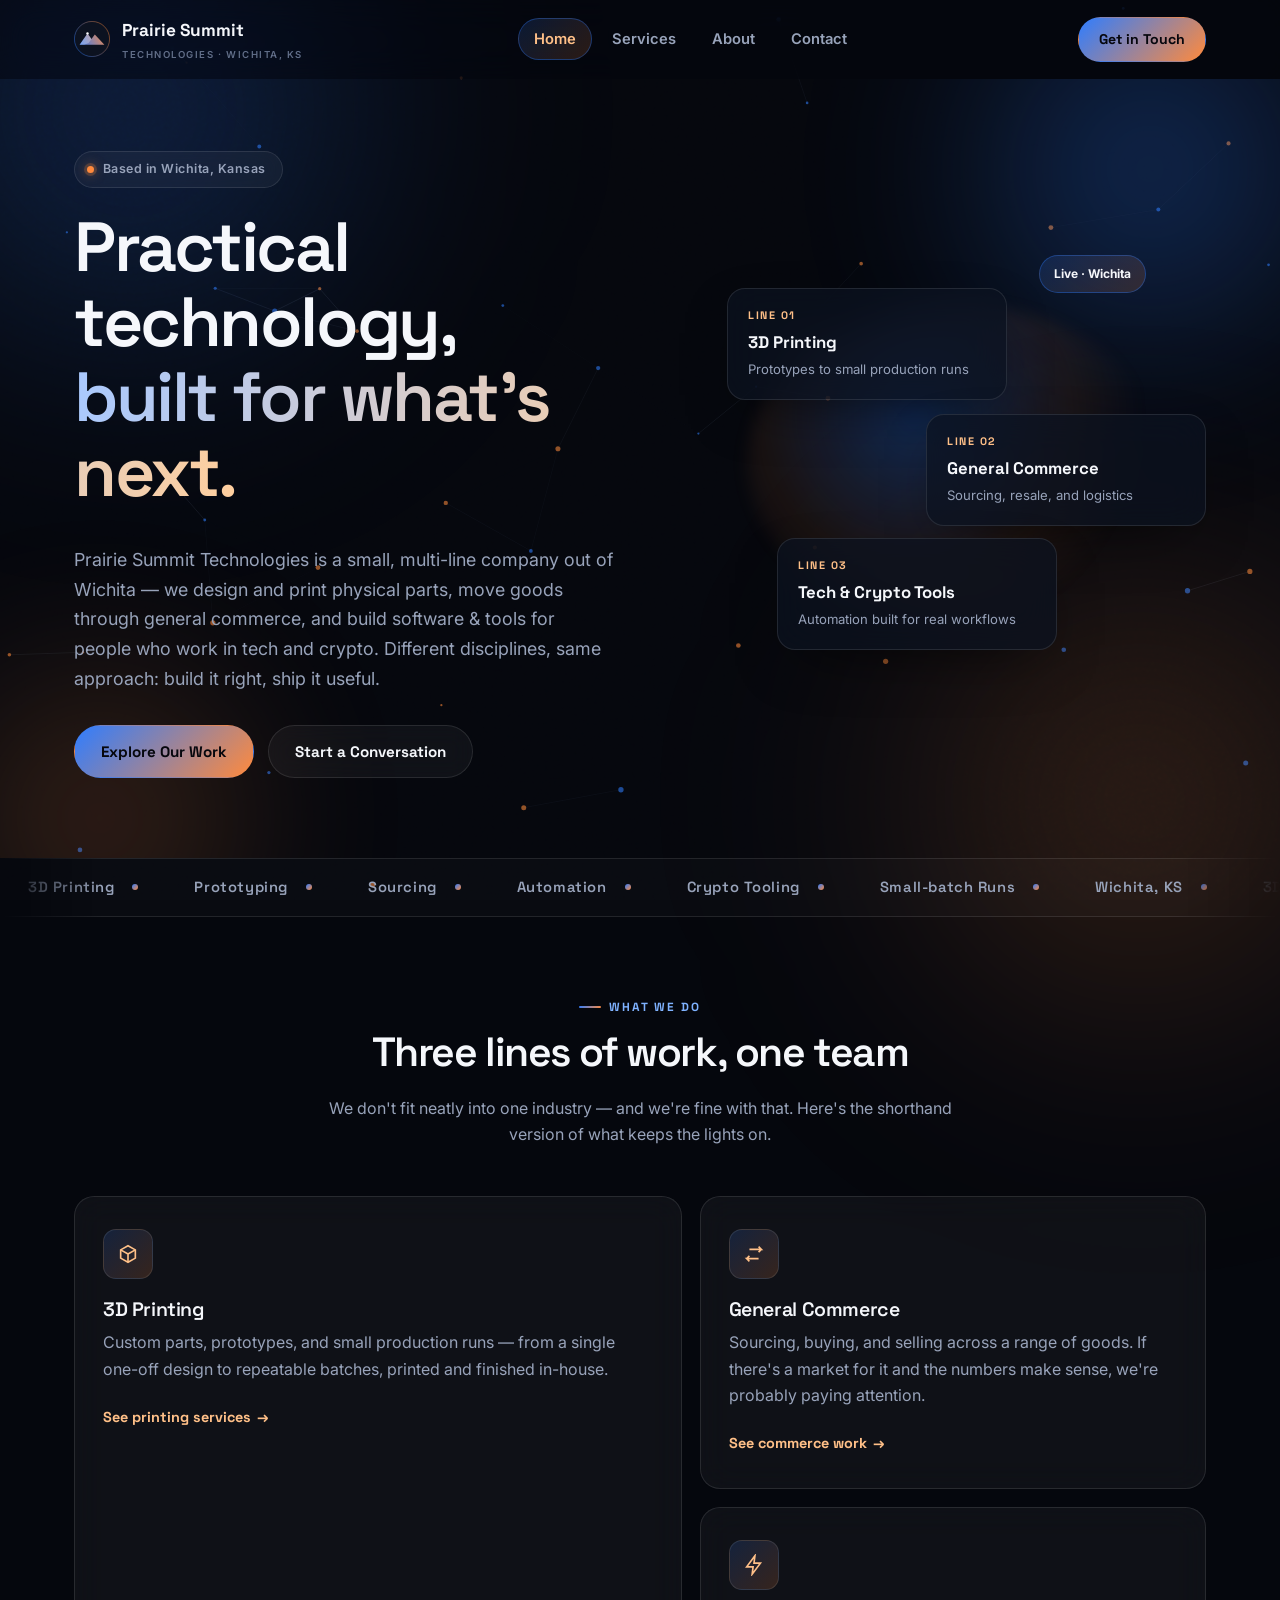
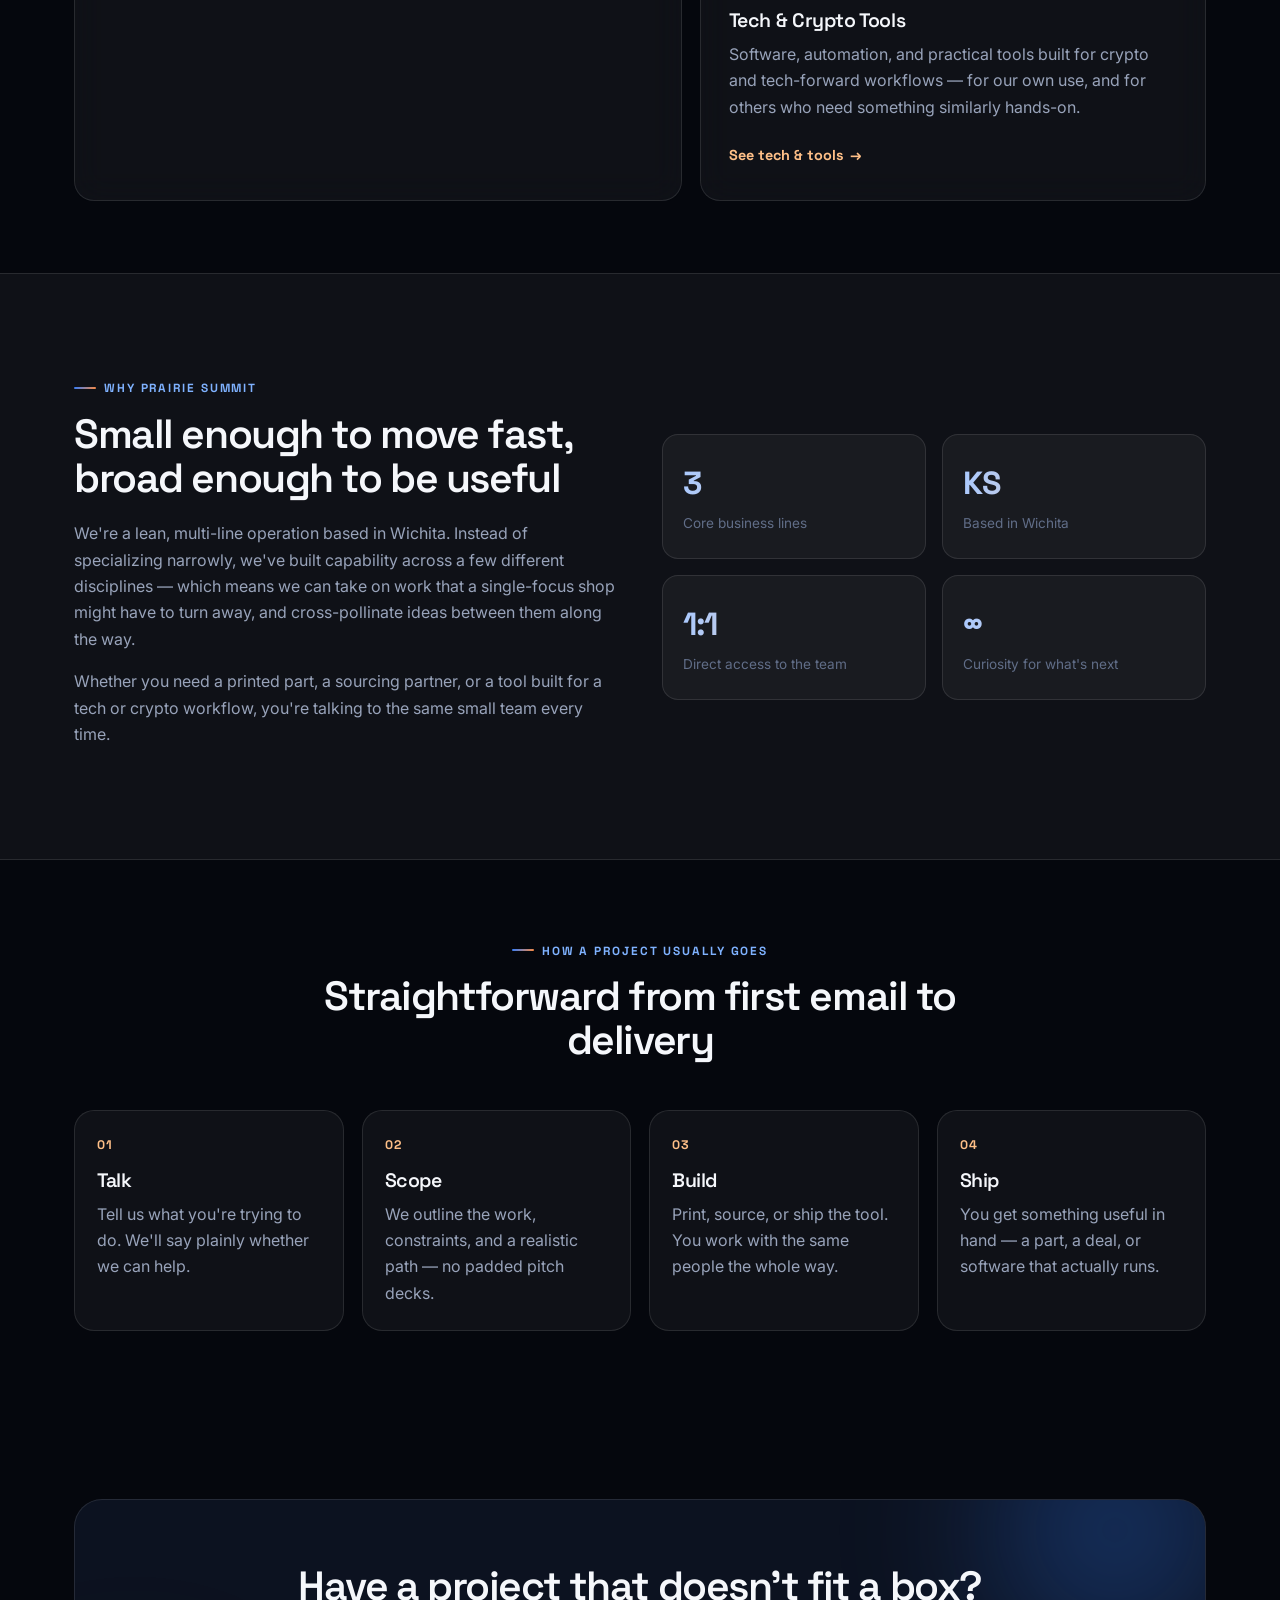
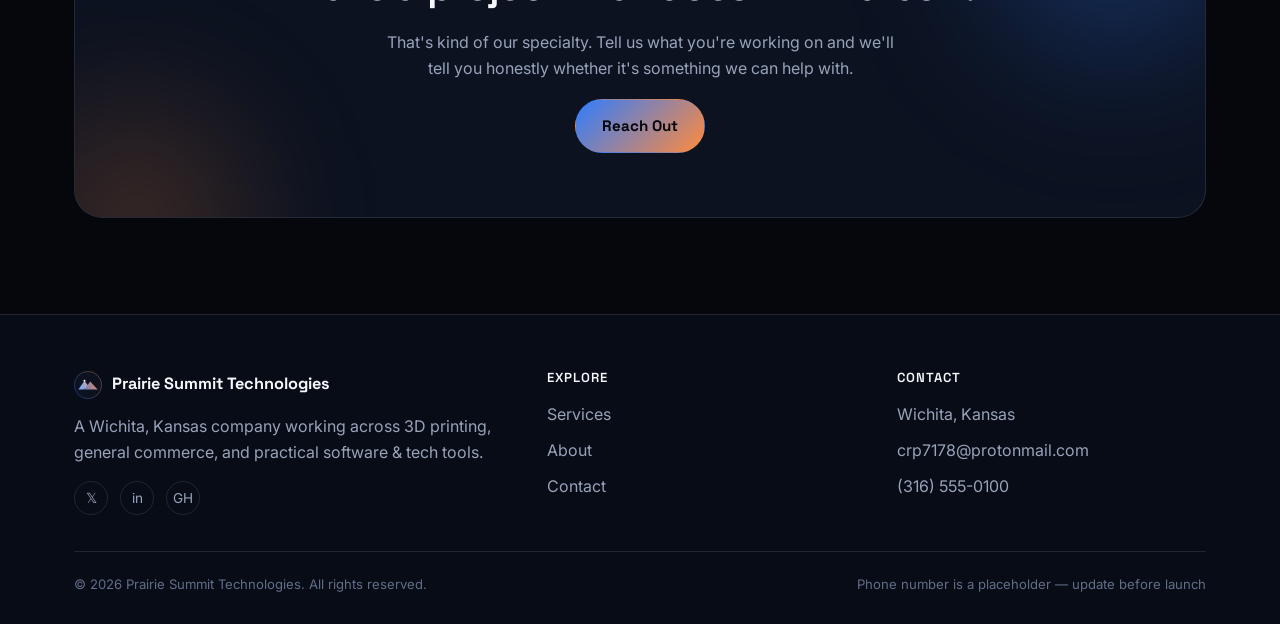
==== index.html @ 4a4a9001 "Publish the current marketing site to GitHub Pages with the prairiesummittech.net domain. Co-authore" ====
<!DOCTYPE html>
<html lang="en">
<head>
<meta charset="UTF-8">
<script>document.documentElement.classList.add("js");</script>
<meta name="viewport" content="width=device-width, initial-scale=1.0">
<title>Prairie Summit Technologies | Wichita, KS</title>
<meta name="description" content="Prairie Summit Technologies is a Wichita, Kansas company building across 3D printing, general commerce, and practical software &amp; tech tools.">
<meta name="theme-color" content="#05070d">
<meta property="og:title" content="Prairie Summit Technologies">
<meta property="og:description" content="Practical technology, built for what's next — 3D printing, commerce, and tech tools from Wichita, Kansas.">
<meta property="og:type" content="website">
<link rel="icon" type="image/svg+xml" href="assets/logo.svg">
<link rel="preconnect" href="https://fonts.googleapis.com">
<link rel="preconnect" href="https://fonts.gstatic.com" crossorigin>
<link href="https://fonts.googleapis.com/css2?family=Space+Grotesk:wght@500;600;700&family=Inter:wght@400;500;600;700;800&display=swap" rel="stylesheet">
<link rel="stylesheet" href="css/style.css">
</head>
<body>
<a class="skip-link" href="#main">Skip to content</a>
<canvas id="bg-canvas" aria-hidden="true"></canvas>
<div class="noise" aria-hidden="true"></div>

<header class="site-header">
  <div class="wrap nav-row">
    <a href="index.html" class="brand">
      <img src="assets/logo.svg" alt="Prairie Summit Technologies logo">
      <span>Prairie Summit<span class="sub">Technologies · Wichita, KS</span></span>
    </a>
    <button class="menu-toggle" aria-label="Toggle menu" aria-expanded="false">
      <span></span><span></span><span></span>
    </button>
    <nav class="main-nav">
      <ul>
        <li><a href="index.html">Home</a></li>
        <li><a href="services.html">Services</a></li>
        <li><a href="about.html">About</a></li>
        <li><a href="contact.html">Contact</a></li>
      </ul>
      <div class="nav-mobile-cta">
        <a href="contact.html" class="btn btn-primary">Get in Touch</a>
      </div>
    </nav>
    <div class="nav-cta">
      <a href="contact.html" class="btn btn-primary">Get in Touch</a>
    </div>
  </div>
</header>

<main id="main">
<section class="hero">
  <div class="wrap hero-layout">
    <div>
      <div class="badge-pill"><span class="dot"></span> Based in Wichita, Kansas</div>
      <h1>Practical technology,<br><span class="grad-text">built for what's next.</span></h1>
      <p class="lead">Prairie Summit Technologies is a small, multi-line company out of Wichita — we design and print physical parts, move goods through general commerce, and build software &amp; tools for people who work in tech and crypto. Different disciplines, same approach: build it right, ship it useful.</p>
      <div class="hero-actions">
        <a href="services.html" class="btn btn-primary">Explore Our Work</a>
        <a href="contact.html" class="btn btn-ghost">Start a Conversation</a>
      </div>
    </div>
    <div class="hero-stage" aria-hidden="true">
      <div class="hero-stage-orb"></div>
      <div class="hero-chip">Live · Wichita</div>
      <div class="hero-panel p1">
        <span class="kicker">Line 01</span>
        <strong>3D Printing</strong>
        <span>Prototypes to small production runs</span>
      </div>
      <div class="hero-panel p2">
        <span class="kicker">Line 02</span>
        <strong>General Commerce</strong>
        <span>Sourcing, resale, and logistics</span>
      </div>
      <div class="hero-panel p3">
        <span class="kicker">Line 03</span>
        <strong>Tech &amp; Crypto Tools</strong>
        <span>Automation built for real workflows</span>
      </div>
    </div>
  </div>
</section>

<div class="marquee" aria-hidden="true">
  <div class="marquee-track">
    <span>3D Printing</span><span>Prototyping</span><span>Sourcing</span><span>Automation</span><span>Crypto Tooling</span><span>Small-batch Runs</span><span>Wichita, KS</span>
    <span>3D Printing</span><span>Prototyping</span><span>Sourcing</span><span>Automation</span><span>Crypto Tooling</span><span>Small-batch Runs</span><span>Wichita, KS</span>
  </div>
</div>

<section class="section-tight">
  <div class="wrap">
    <div class="section-head center reveal">
      <p class="eyebrow" style="justify-content:center">What We Do</p>
      <h2>Three lines of work, one team</h2>
      <p>We don't fit neatly into one industry — and we're fine with that. Here's the shorthand version of what keeps the lights on.</p>
    </div>
    <div class="bento">
      <div class="card reveal">
        <div class="icon">
          <svg viewBox="0 0 24 24" fill="none" stroke="currentColor" stroke-width="1.8"><path d="M12 3l8 4.5v9L12 21l-8-4.5v-9L12 3z"/><path d="M12 12l8-4.5M12 12v9M12 12L4 7.5"/></svg>
        </div>
        <h3>3D Printing</h3>
        <p>Custom parts, prototypes, and small production runs — from a single one-off design to repeatable batches, printed and finished in-house.</p>
        <a href="services.html#printing" class="read-more">See printing services</a>
      </div>
      <div class="card reveal d2">
        <div class="icon">
          <svg viewBox="0 0 24 24" fill="none" stroke="currentColor" stroke-width="1.8"><path d="M7 7h13l-3-3M20 7l-3 3M17 17H4l3 3M4 17l3-3"/></svg>
        </div>
        <h3>General Commerce</h3>
        <p>Sourcing, buying, and selling across a range of goods. If there's a market for it and the numbers make sense, we're probably paying attention.</p>
        <a href="services.html#commerce" class="read-more">See commerce work</a>
      </div>
      <div class="card reveal d3">
        <div class="icon">
          <svg viewBox="0 0 24 24" fill="none" stroke="currentColor" stroke-width="1.8"><path d="M13 2L4 14h7l-1 8 9-12h-7l1-8z"/></svg>
        </div>
        <h3>Tech &amp; Crypto Tools</h3>
        <p>Software, automation, and practical tools built for crypto and tech-forward workflows — for our own use, and for others who need something similarly hands-on.</p>
        <a href="services.html#tech-tools" class="read-more">See tech &amp; tools</a>
      </div>
    </div>
  </div>
</section>

<section class="bg-panel">
  <div class="wrap">
    <div class="grid-2">
      <div class="reveal">
        <p class="eyebrow">Why Prairie Summit</p>
        <h2>Small enough to move fast, broad enough to be useful</h2>
        <p>We're a lean, multi-line operation based in Wichita. Instead of specializing narrowly, we've built capability across a few different disciplines — which means we can take on work that a single-focus shop might have to turn away, and cross-pollinate ideas between them along the way.</p>
        <p>Whether you need a printed part, a sourcing partner, or a tool built for a tech or crypto workflow, you're talking to the same small team every time.</p>
      </div>
      <div class="stats-row reveal d2">
        <div class="stat"><b>3</b><span>Core business lines</span></div>
        <div class="stat"><b>KS</b><span>Based in Wichita</span></div>
        <div class="stat"><b>1:1</b><span>Direct access to the team</span></div>
        <div class="stat"><b>∞</b><span>Curiosity for what's next</span></div>
      </div>
    </div>
  </div>
</section>

<section class="section-tight">
  <div class="wrap">
    <div class="section-head center reveal">
      <p class="eyebrow" style="justify-content:center">How a project usually goes</p>
      <h2>Straightforward from first email to delivery</h2>
    </div>
    <div class="steps">
      <div class="step reveal">
        <h3>Talk</h3>
        <p style="margin:0">Tell us what you're trying to do. We'll say plainly whether we can help.</p>
      </div>
      <div class="step reveal d2">
        <h3>Scope</h3>
        <p style="margin:0">We outline the work, constraints, and a realistic path — no padded pitch decks.</p>
      </div>
      <div class="step reveal d3">
        <h3>Build</h3>
        <p style="margin:0">Print, source, or ship the tool. You work with the same people the whole way.</p>
      </div>
      <div class="step reveal d4">
        <h3>Ship</h3>
        <p style="margin:0">You get something useful in hand — a part, a deal, or software that actually runs.</p>
      </div>
    </div>
  </div>
</section>

<section>
  <div class="wrap">
    <div class="cta-band reveal">
      <h2>Have a project that doesn't fit a box?</h2>
      <p style="max-width:520px;margin:0 auto 8px">That's kind of our specialty. Tell us what you're working on and we'll tell you honestly whether it's something we can help with.</p>
      <a href="contact.html" class="btn btn-primary">Reach Out</a>
    </div>
  </div>
</section>
</main>

<footer class="site-footer">
  <div class="wrap">
    <div class="footer-grid">
      <div>
        <div class="footer-brand">
          <img src="assets/logo.svg" alt="Prairie Summit Technologies logo">
          <span>Prairie Summit Technologies</span>
        </div>
        <p>A Wichita, Kansas company working across 3D printing, general commerce, and practical software &amp; tech tools.</p>
        <div class="social-row">
          <a href="#" aria-label="X / Twitter">𝕏</a>
          <a href="#" aria-label="LinkedIn">in</a>
          <a href="#" aria-label="GitHub">GH</a>
        </div>
      </div>
      <div>
        <h4>Explore</h4>
        <ul class="footer-links">
          <li><a href="services.html">Services</a></li>
          <li><a href="about.html">About</a></li>
          <li><a href="contact.html">Contact</a></li>
        </ul>
      </div>
      <div>
        <h4>Contact</h4>
        <ul class="footer-links">
          <li>Wichita, Kansas</li>
          <li><a href="mailto:crp7178@protonmail.com">crp7178@protonmail.com</a></li>
          <li><a href="tel:+13165550100">(316) 555-0100</a></li>
        </ul>
      </div>
    </div>
    <div class="footer-bottom">
      <span>© <span id="year"></span> Prairie Summit Technologies. All rights reserved.</span>
      <span>Phone number is a placeholder — update before launch</span>
    </div>
  </div>
</footer>

<script src="js/background.js"></script>
<script src="js/main.js"></script>
</body>
</html>
---- css/style.css ----
/* =========================================================
   Prairie Summit Technologies
   Dark editorial system — blue/amber on near-black
   ========================================================= */

:root {
  --bg: #05070d;
  --bg-alt: #080c16;
  --surface: rgba(255, 255, 255, 0.045);
  --surface-hover: rgba(255, 255, 255, 0.075);
  --surface-solid: #0c1220;
  --border: rgba(255, 255, 255, 0.1);
  --border-strong: rgba(255, 255, 255, 0.2);

  --blue: #2f7dff;
  --blue-light: #7fb2ff;
  --amber: #ff8a3d;
  --amber-light: #ffc088;

  --ink: #f5f7fb;
  --ink-soft: #98a3ba;
  --ink-faint: #616e88;

  --gradient-brand: linear-gradient(135deg, var(--blue) 0%, var(--amber) 100%);
  --gradient-brand-soft: linear-gradient(135deg, rgba(47, 125, 255, 0.16), rgba(255, 138, 61, 0.16));
  --gradient-text: linear-gradient(100deg, #a9c9ff 0%, #ffcf9e 100%);

  --shadow: 0 20px 60px -24px rgba(0, 0, 0, 0.7);
  --shadow-glow: 0 0 0 1px rgba(47, 125, 255, 0.18), 0 24px 60px -24px rgba(47, 125, 255, 0.4);
  --radius: 20px;
  --radius-lg: 28px;
  --max: 1180px;
  --header-h: 76px;
  --display: "Space Grotesk", "Manrope", -apple-system, BlinkMacSystemFont, "Segoe UI", Helvetica, Arial, sans-serif;
  --sans: "Inter", -apple-system, BlinkMacSystemFont, "Segoe UI", Helvetica, Arial, sans-serif;
}

* { box-sizing: border-box; }

html {
  scroll-behavior: smooth;
  color-scheme: dark;
}

body {
  margin: 0;
  font-family: var(--sans);
  color: var(--ink);
  background: var(--bg);
  line-height: 1.65;
  -webkit-font-smoothing: antialiased;
  position: relative;
  overflow-x: hidden;
}

::selection {
  background: rgba(47, 125, 255, 0.35);
  color: #fff;
}

:focus-visible {
  outline: 2px solid var(--blue-light);
  outline-offset: 3px;
}

#bg-canvas {
  position: fixed;
  inset: 0;
  z-index: -3;
  display: block;
  width: 100%;
  height: 100%;
  pointer-events: none;
}

body::before,
body::after {
  content: "";
  position: fixed;
  border-radius: 50%;
  filter: blur(120px);
  z-index: -2;
  pointer-events: none;
}
body::before {
  width: 620px;
  height: 620px;
  top: -200px;
  left: -180px;
  background: radial-gradient(circle, rgba(47, 125, 255, 0.32) 0%, rgba(47, 125, 255, 0) 70%);
  animation: driftSlow 28s ease-in-out infinite alternate;
}
body::after {
  width: 640px;
  height: 640px;
  bottom: -220px;
  right: -180px;
  background: radial-gradient(circle, rgba(255, 138, 61, 0.24) 0%, rgba(255, 138, 61, 0) 70%);
  animation: driftSlow2 34s ease-in-out infinite alternate;
}

.noise {
  position: fixed;
  inset: 0;
  z-index: -1;
  pointer-events: none;
  opacity: 0.22;
  mix-blend-mode: overlay;
  background-image: url("data:image/svg+xml,%3Csvg viewBox='0 0 256 256' xmlns='http://www.w3.org/2000/svg'%3E%3Cfilter id='n'%3E%3CfeTurbulence type='fractalNoise' baseFrequency='0.85' numOctaves='4' stitchTiles='stitch'/%3E%3C/filter%3E%3Crect width='100%25' height='100%25' filter='url(%23n)' opacity='0.55'/%3E%3C/svg%3E");
}

@keyframes driftSlow {
  from { transform: translate(0, 0) scale(1); }
  to { transform: translate(70px, 50px) scale(1.15); }
}
@keyframes driftSlow2 {
  from { transform: translate(0, 0) scale(1); }
  to { transform: translate(-60px, -40px) scale(1.1); }
}

img, svg { max-width: 100%; display: block; }

a { color: inherit; text-decoration: none; }

.skip-link {
  position: absolute;
  left: 16px;
  top: -48px;
  z-index: 200;
  padding: 10px 16px;
  border-radius: 999px;
  background: var(--ink);
  color: var(--bg);
  font-weight: 700;
  font-size: 0.88rem;
}
.skip-link:focus { top: 12px; }

.wrap {
  max-width: var(--max);
  margin: 0 auto;
  padding: 0 24px;
}

h1, h2, h3, h4 {
  font-family: var(--display);
  font-weight: 600;
  line-height: 1.08;
  margin: 0 0 .5em;
  color: var(--ink);
  letter-spacing: -0.035em;
}

h1 { font-size: clamp(2.5rem, 6.2vw, 4.35rem); }
h2 { font-size: clamp(1.75rem, 3.2vw, 2.55rem); }
h3 { font-size: 1.22rem; letter-spacing: -0.02em; }

p { margin: 0 0 1em; color: var(--ink-soft); }

.grad-text {
  background: var(--gradient-text);
  -webkit-background-clip: text;
  background-clip: text;
  color: transparent;
}

.badge-pill {
  display: inline-flex;
  align-items: center;
  gap: 9px;
  padding: 7px 16px 7px 12px;
  border-radius: 999px;
  background: var(--surface);
  border: 1px solid var(--border);
  backdrop-filter: blur(16px);
  font-size: 0.78rem;
  font-weight: 600;
  letter-spacing: 0.04em;
  color: var(--ink-soft);
  margin-bottom: 22px;
}
.badge-pill .dot {
  width: 7px;
  height: 7px;
  border-radius: 50%;
  background: var(--amber);
  box-shadow: 0 0 0 3px rgba(255, 138, 61, 0.2), 0 0 12px rgba(255, 138, 61, 0.7);
  flex: none;
  animation: pulseDot 2.4s ease-in-out infinite;
}
@keyframes pulseDot {
  0%, 100% { opacity: 1; }
  50% { opacity: 0.45; }
}

.eyebrow {
  display: inline-flex;
  align-items: center;
  gap: 8px;
  font-size: 0.74rem;
  font-weight: 700;
  letter-spacing: 0.16em;
  text-transform: uppercase;
  color: var(--blue-light);
  margin-bottom: 14px;
  font-family: var(--display);
}
.eyebrow::before {
  content: "";
  width: 22px;
  height: 2px;
  background: var(--gradient-brand);
  display: inline-block;
  border-radius: 2px;
}

.btn {
  display: inline-flex;
  align-items: center;
  justify-content: center;
  gap: 8px;
  padding: 13px 26px;
  border-radius: 999px;
  font-weight: 700;
  font-size: 0.95rem;
  font-family: var(--display);
  border: 1px solid transparent;
  cursor: pointer;
  position: relative;
  overflow: hidden;
  isolation: isolate;
  transition: transform .18s ease, box-shadow .18s ease, background .18s ease, color .18s ease, border-color .18s ease;
}
.btn-primary {
  background: var(--gradient-brand);
  color: #06070d;
}
.btn-primary:hover { transform: translateY(-2px); box-shadow: var(--shadow-glow); }
.btn-ghost {
  background: var(--surface);
  border-color: var(--border);
  color: var(--ink);
  backdrop-filter: blur(12px);
}
.btn-ghost:hover { border-color: rgba(47, 125, 255, 0.5); color: var(--blue-light); background: var(--surface-hover); }

header.site-header {
  position: sticky;
  top: 0;
  z-index: 50;
  background: rgba(5, 7, 13, 0.55);
  backdrop-filter: blur(18px) saturate(1.2);
  border-bottom: 1px solid transparent;
  transition: background .2s ease, border-color .2s ease, box-shadow .2s ease;
}
header.site-header.is-scrolled {
  background: rgba(5, 7, 13, 0.86);
  border-bottom-color: var(--border);
  box-shadow: 0 12px 40px -20px rgba(0, 0, 0, 0.65);
}
.nav-row {
  display: flex;
  align-items: center;
  justify-content: space-between;
  gap: 16px;
  padding: 16px 24px;
  min-height: var(--header-h);
}
.brand {
  display: flex;
  align-items: center;
  gap: 12px;
  font-family: var(--display);
  font-weight: 700;
  font-size: 1.08rem;
  color: var(--ink);
  z-index: 60;
}
.brand img { width: 36px; height: 36px; }
.brand .sub {
  display: block;
  font-family: var(--sans);
  font-weight: 600;
  font-size: 0.6rem;
  letter-spacing: 0.16em;
  text-transform: uppercase;
  color: var(--ink-faint);
  margin-top: 2px;
}

nav.main-nav ul {
  list-style: none;
  display: flex;
  gap: 4px;
  margin: 0;
  padding: 0;
}
nav.main-nav a {
  display: inline-block;
  padding: 9px 16px;
  border-radius: 999px;
  font-weight: 600;
  font-size: 0.92rem;
  color: var(--ink-soft);
  transition: background .15s ease, color .15s ease;
}
nav.main-nav a:hover { background: var(--surface); color: var(--ink); }
nav.main-nav a.active {
  background: var(--gradient-brand-soft);
  color: var(--amber-light);
  border: 1px solid rgba(47, 125, 255, 0.35);
  padding: 8px 15px;
}

.nav-cta { display: flex; align-items: center; gap: 14px; }
.nav-cta .btn { padding: 10px 20px; font-size: 0.88rem; }
.nav-mobile-cta { display: none; }

.menu-toggle {
  display: none;
  flex-direction: column;
  justify-content: center;
  gap: 5px;
  background: none;
  border: none;
  cursor: pointer;
  padding: 8px;
  z-index: 60;
}
.menu-toggle span {
  width: 22px;
  height: 2px;
  background: var(--ink);
  border-radius: 2px;
  transition: transform .2s ease, opacity .2s ease;
}
.menu-toggle[aria-expanded="true"] span:nth-child(1) { transform: translateY(7px) rotate(45deg); }
.menu-toggle[aria-expanded="true"] span:nth-child(2) { opacity: 0; }
.menu-toggle[aria-expanded="true"] span:nth-child(3) { transform: translateY(-7px) rotate(-45deg); }

@media (max-width: 880px) {
  .menu-toggle { display: flex; }
  .nav-cta { display: none; }
  nav.main-nav {
    position: fixed;
    inset: 0;
    background: rgba(5, 7, 13, 0.96);
    backdrop-filter: blur(24px);
    display: flex;
    flex-direction: column;
    justify-content: center;
    padding: 96px 28px 40px;
    opacity: 0;
    visibility: hidden;
    pointer-events: none;
    transition: opacity .22s ease, visibility .22s ease;
  }
  nav.main-nav.open {
    opacity: 1;
    visibility: visible;
    pointer-events: auto;
  }
  nav.main-nav ul { flex-direction: column; gap: 8px; }
  nav.main-nav a { display: block; font-size: 1.55rem; padding: 12px 8px; font-family: var(--display); }
  nav.main-nav .nav-mobile-cta { display: block; margin-top: 28px; }
}

.hero {
  position: relative;
  overflow: hidden;
  padding: 72px 0 80px;
}
.hero .wrap { position: relative; z-index: 2; }
.hero p.lead { color: var(--ink-soft); font-size: 1.12rem; max-width: 540px; }
.hero-actions { display: flex; gap: 14px; flex-wrap: wrap; margin-top: 32px; }

.hero-layout {
  display: grid;
  grid-template-columns: 1.08fr 0.92fr;
  gap: 48px;
  align-items: center;
}
@media (max-width: 960px) {
  .hero-layout { grid-template-columns: 1fr; gap: 40px; }
}

.hero::before,
.hero::after {
  content: "";
  position: absolute;
  border-radius: 50%;
  filter: blur(90px);
  z-index: 1;
  pointer-events: none;
}
.hero::before {
  width: 460px;
  height: 460px;
  top: -140px;
  right: -100px;
  background: radial-gradient(circle, var(--blue) 0%, rgba(47, 125, 255, 0) 72%);
  opacity: 0.4;
  animation: driftA 18s ease-in-out infinite alternate;
}
.hero::after {
  width: 380px;
  height: 380px;
  bottom: -150px;
  left: -90px;
  background: radial-gradient(circle, var(--amber) 0%, rgba(255, 138, 61, 0) 72%);
  opacity: 0.3;
  animation: driftB 22s ease-in-out infinite alternate;
}
@keyframes driftA {
  from { transform: translate(0, 0) scale(1); }
  to { transform: translate(-50px, 35px) scale(1.14); }
}
@keyframes driftB {
  from { transform: translate(0, 0) scale(1); }
  to { transform: translate(35px, -30px) scale(1.1); }
}

.hero-stage {
  position: relative;
  min-height: 420px;
  perspective: 900px;
}
.hero-stage-orb {
  position: absolute;
  inset: 12% 8%;
  border-radius: 50%;
  background: radial-gradient(circle at 40% 35%, rgba(47, 125, 255, 0.28), rgba(255, 138, 61, 0.08) 48%, transparent 70%);
  filter: blur(8px);
}
.hero-panel {
  position: absolute;
  width: min(280px, 72%);
  padding: 18px 20px;
  border-radius: 18px;
  background: rgba(12, 18, 32, 0.72);
  border: 1px solid var(--border);
  backdrop-filter: blur(18px);
  box-shadow: var(--shadow);
}
.hero-panel strong { display: block; font-family: var(--display); font-size: 1.05rem; margin: 4px 0 2px; }
.hero-panel span { display: block; font-size: 0.82rem; color: var(--ink-soft); }
.hero-panel .kicker {
  font-size: 0.68rem;
  letter-spacing: 0.14em;
  text-transform: uppercase;
  font-weight: 700;
  color: var(--amber-light);
  font-family: var(--display);
}
.hero-panel.p1 { top: 8%; left: 4%; animation: floatY 7s ease-in-out infinite; }
.hero-panel.p2 { top: 38%; right: 0; animation: floatY 8.5s ease-in-out infinite reverse; }
.hero-panel.p3 { bottom: 6%; left: 14%; animation: floatY 9s ease-in-out infinite; }
.hero-chip {
  position: absolute;
  top: 0;
  right: 12%;
  padding: 8px 14px;
  border-radius: 999px;
  font-size: 0.75rem;
  font-weight: 700;
  background: var(--gradient-brand-soft);
  border: 1px solid rgba(47, 125, 255, 0.35);
  animation: floatY 6s ease-in-out infinite;
}
@keyframes floatY {
  from { transform: translateY(0); }
  to { transform: translateY(-12px); }
}

.page-hero { padding: 56px 0 64px; }
.page-hero .lead { max-width: 620px; }

.glow-divider {
  position: relative;
  height: 1px;
  width: 100%;
  background: linear-gradient(90deg, transparent, var(--border-strong) 20%, var(--border-strong) 80%, transparent);
}
.glow-divider::after {
  content: "";
  position: absolute;
  top: -1px;
  left: 0;
  width: 240px;
  height: 3px;
  border-radius: 3px;
  background: linear-gradient(90deg, transparent, var(--blue-light), var(--amber-light), transparent);
  filter: blur(1px);
  animation: sweep 7s ease-in-out infinite;
}
@keyframes sweep {
  0% { left: -10%; opacity: 0; }
  10% { opacity: 1; }
  90% { opacity: 1; }
  100% { left: 100%; opacity: 0; }
}

.marquee {
  overflow: hidden;
  border-top: 1px solid var(--border);
  border-bottom: 1px solid var(--border);
  background: rgba(255, 255, 255, 0.02);
  mask-image: linear-gradient(90deg, transparent, #000 8%, #000 92%, transparent);
}
.marquee-track {
  display: flex;
  gap: 0;
  width: max-content;
  animation: marquee 36s linear infinite;
}
.marquee-track span {
  display: inline-flex;
  align-items: center;
  gap: 18px;
  padding: 16px 28px;
  white-space: nowrap;
  font-family: var(--display);
  font-weight: 600;
  letter-spacing: 0.04em;
  color: var(--ink-soft);
  font-size: 0.92rem;
}
.marquee-track span::after {
  content: "";
  width: 6px;
  height: 6px;
  border-radius: 50%;
  background: var(--gradient-brand);
}
@keyframes marquee {
  from { transform: translateX(0); }
  to { transform: translateX(-50%); }
}

section { padding: 96px 0; position: relative; }
.section-tight { padding: 72px 0; }
.bg-panel {
  background: var(--surface);
  border-top: 1px solid var(--border);
  border-bottom: 1px solid var(--border);
}

.section-head { max-width: 640px; margin: 0 0 48px; }
.section-head.center { margin-left: auto; margin-right: auto; text-align: center; }

.grid-3 {
  display: grid;
  grid-template-columns: repeat(3, 1fr);
  gap: 24px;
}
.grid-2 {
  display: grid;
  grid-template-columns: 1fr 1fr;
  gap: 44px;
  align-items: center;
}
@media (max-width: 880px) {
  .grid-3, .grid-2 { grid-template-columns: 1fr; }
}

.bento {
  display: grid;
  grid-template-columns: 1.2fr 1fr;
  grid-template-rows: auto auto;
  gap: 18px;
}
.bento .card:first-child { grid-row: span 2; }
@media (max-width: 880px) {
  .bento { grid-template-columns: 1fr; }
  .bento .card:first-child { grid-row: auto; }
}

.card {
  background: var(--surface);
  backdrop-filter: blur(16px);
  border: 1px solid var(--border);
  border-radius: var(--radius);
  padding: 32px 28px;
  transition: transform .22s ease, box-shadow .22s ease, border-color .22s ease, background .22s ease;
}
.card:hover {
  transform: translateY(-5px);
  box-shadow: var(--shadow-glow);
  border-color: rgba(47, 125, 255, 0.4);
  background: var(--surface-hover);
}
.card .icon {
  width: 50px;
  height: 50px;
  border-radius: 13px;
  background: var(--gradient-brand-soft);
  border: 1px solid var(--border);
  color: var(--amber-light);
  display: flex;
  align-items: center;
  justify-content: center;
  margin-bottom: 20px;
}
.card .icon svg { width: 22px; height: 22px; }

.pill-list { list-style: none; padding: 0; margin: 18px 0 0; }
.pill-list li {
  padding: 10px 0;
  border-top: 1px solid var(--border);
  display: flex;
  gap: 10px;
  color: var(--ink-soft);
  font-size: 0.95rem;
}
.pill-list li::before { content: "→"; color: var(--amber); font-weight: 700; }

.stats-row {
  display: grid;
  grid-template-columns: repeat(2, 1fr);
  gap: 16px;
  margin-top: 0;
}
.stat {
  padding: 22px 20px;
  border-radius: 16px;
  background: var(--surface);
  border: 1px solid var(--border);
}
.stat b {
  display: block;
  font-family: var(--display);
  font-size: 2rem;
  background: var(--gradient-text);
  -webkit-background-clip: text;
  background-clip: text;
  color: transparent;
  letter-spacing: -0.04em;
}
.stat span { font-size: 0.85rem; color: var(--ink-faint); }

.read-more {
  font-weight: 700;
  color: var(--amber-light);
  font-size: 0.9rem;
  font-family: var(--display);
  display: inline-flex;
  align-items: center;
  gap: 6px;
  margin-top: 8px;
}
.read-more::after { content: "→"; transition: transform .15s ease; }
.read-more:hover::after { transform: translateX(3px); }

.steps {
  display: grid;
  grid-template-columns: repeat(4, 1fr);
  gap: 18px;
  counter-reset: step;
}
.step {
  padding: 24px 22px;
  border-radius: var(--radius);
  border: 1px solid var(--border);
  background: var(--surface);
  position: relative;
}
.step::before {
  counter-increment: step;
  content: counter(step, decimal-leading-zero);
  display: block;
  font-family: var(--display);
  font-size: 0.78rem;
  letter-spacing: 0.12em;
  color: var(--amber-light);
  margin-bottom: 14px;
  font-weight: 700;
}
@media (max-width: 880px) {
  .steps { grid-template-columns: 1fr 1fr; }
}
@media (max-width: 560px) {
  .steps { grid-template-columns: 1fr; }
}

.timeline { list-style: none; padding: 0; margin: 0; border-left: 1px solid var(--border); }
.timeline li { padding: 0 0 32px 28px; position: relative; }
.timeline li::before {
  content: "";
  position: absolute;
  left: -7px; top: 4px;
  width: 12px; height: 12px;
  border-radius: 50%;
  background: var(--gradient-brand);
  border: 3px solid var(--bg);
  box-shadow: 0 0 0 1px rgba(47, 125, 255, 0.5), 0 0 16px rgba(255, 138, 61, 0.5);
}
.timeline h3 { margin-bottom: 4px; }
.timeline .when {
  font-size: 0.8rem;
  font-weight: 700;
  color: var(--amber-light);
  text-transform: uppercase;
  letter-spacing: 0.06em;
  font-family: var(--display);
}

.value-grid { display: grid; grid-template-columns: repeat(3, 1fr); gap: 22px; margin-top: 20px; }
@media (max-width: 880px) { .value-grid { grid-template-columns: 1fr; } }

#printing, #commerce, #tech-tools { scroll-margin-top: 96px; }

.service-num {
  font-family: var(--display);
  font-size: clamp(4rem, 10vw, 7rem);
  line-height: 0.8;
  letter-spacing: -0.08em;
  background: var(--gradient-text);
  -webkit-background-clip: text;
  background-clip: text;
  color: transparent;
  opacity: 0.35;
  margin-bottom: 8px;
}

.faq { display: grid; gap: 10px; }
.faq-item {
  border: 1px solid var(--border);
  border-radius: 16px;
  background: var(--surface);
  overflow: hidden;
}
.faq-item button {
  width: 100%;
  text-align: left;
  background: none;
  border: 0;
  color: var(--ink);
  font-family: var(--display);
  font-size: 1.02rem;
  font-weight: 600;
  padding: 18px 20px;
  cursor: pointer;
  display: flex;
  justify-content: space-between;
  align-items: center;
  gap: 16px;
}
.faq-item button::after {
  content: "+";
  font-size: 1.3rem;
  color: var(--amber-light);
  flex: none;
}
.faq-item.open button::after { content: "–"; }
.faq-item .faq-a {
  display: none;
  padding: 0 20px 18px;
  color: var(--ink-soft);
  margin: 0;
}
.faq-item.open .faq-a { display: block; }

.contact-grid { display: grid; grid-template-columns: 1.15fr 0.85fr; gap: 48px; align-items: start; }
@media (max-width: 880px) { .contact-grid { grid-template-columns: 1fr; } }

.contact-info-card {
  background: var(--surface-solid);
  color: var(--ink);
  border: 1px solid var(--border);
  border-radius: var(--radius);
  padding: 34px;
  position: relative;
  overflow: hidden;
}
.contact-info-card::before {
  content: "";
  position: absolute;
  top: -60px; right: -60px;
  width: 200px; height: 200px;
  background: radial-gradient(circle, rgba(47, 125, 255, 0.32), transparent 70%);
  filter: blur(30px);
  pointer-events: none;
}
.contact-info-card h3 { color: var(--ink); position: relative; }
.contact-line { display: flex; gap: 14px; padding: 14px 0; border-top: 1px solid var(--border); position: relative; }
.contact-line:first-of-type { border-top: none; }
.contact-line .k { color: var(--amber-light); font-weight: 700; font-size: 0.8rem; text-transform: uppercase; letter-spacing: 0.06em; min-width: 84px; font-family: var(--display); }
.contact-line .v { color: var(--ink-soft); }

form.contact-form { display: grid; gap: 16px; }
.form-row { display: grid; grid-template-columns: 1fr 1fr; gap: 16px; }
@media (max-width: 600px) { .form-row { grid-template-columns: 1fr; } }
label { font-size: 0.85rem; font-weight: 700; color: var(--ink); display: block; margin-bottom: 6px; font-family: var(--display); }
input, textarea, select {
  width: 100%;
  font-family: var(--sans);
  font-size: 0.96rem;
  padding: 12px 14px;
  border: 1px solid var(--border);
  border-radius: 12px;
  background: var(--surface);
  color: var(--ink);
}
input::placeholder, textarea::placeholder { color: var(--ink-faint); opacity: 1; }
input:focus, textarea:focus, select:focus {
  outline: none;
  border-color: var(--blue);
  box-shadow: 0 0 0 3px rgba(47, 125, 255, 0.25);
}
textarea { resize: vertical; min-height: 130px; }
.form-note { font-size: 0.8rem; color: var(--ink-faint); }
.form-status { border: 1px solid var(--border); background: var(--surface); border-radius: 10px; padding: 14px 16px; font-size: 0.9rem; color: var(--ink-soft); }

.cta-band {
  position: relative;
  background: var(--surface-solid);
  color: var(--ink);
  border-radius: var(--radius-lg);
  padding: 64px 48px;
  text-align: center;
  overflow: hidden;
  border: 1px solid var(--border);
}
.cta-band::before,
.cta-band::after {
  content: "";
  position: absolute;
  border-radius: 50%;
  filter: blur(60px);
  pointer-events: none;
}
.cta-band::before {
  width: 380px; height: 380px;
  top: -160px; right: -100px;
  background: radial-gradient(circle, rgba(47, 125, 255, 0.36) 0%, transparent 70%);
}
.cta-band::after {
  width: 320px; height: 320px;
  bottom: -160px; left: -100px;
  background: radial-gradient(circle, rgba(255, 138, 61, 0.28) 0%, transparent 70%);
}
.cta-band > * { position: relative; z-index: 1; }
.cta-band h2 { color: var(--ink); }
.cta-band .btn-primary { margin-top: 10px; }

footer.site-footer {
  background: var(--bg-alt);
  color: var(--ink-soft);
  padding: 56px 0 28px;
  border-top: 1px solid var(--border);
}
.footer-grid {
  display: grid;
  grid-template-columns: 1.4fr 1fr 1fr;
  gap: 40px;
  padding-bottom: 36px;
  border-bottom: 1px solid var(--border);
}
@media (max-width: 700px) { .footer-grid { grid-template-columns: 1fr; } }
.footer-grid h4 { color: var(--ink); font-family: var(--display); font-size: 0.82rem; text-transform: uppercase; letter-spacing: 0.08em; margin-bottom: 16px; }
.footer-brand { display: flex; align-items: center; gap: 10px; margin-bottom: 14px; }
.footer-brand img { width: 28px; height: 28px; }
.footer-brand span { font-family: var(--display); font-weight: 700; color: var(--ink); font-size: 1.02rem; }
.footer-links { list-style: none; padding: 0; margin: 0; display: grid; gap: 10px; }
.footer-links a:hover { color: var(--amber-light); }
.footer-bottom {
  display: flex;
  justify-content: space-between;
  flex-wrap: wrap;
  gap: 10px;
  padding-top: 22px;
  font-size: 0.82rem;
  color: var(--ink-faint);
}
.social-row { display: flex; gap: 12px; }
.social-row a {
  width: 34px; height: 34px;
  border-radius: 50%;
  border: 1px solid var(--border);
  display: flex; align-items: center; justify-content: center;
  font-size: 0.85rem;
  transition: border-color .15s ease, color .15s ease, background .15s ease;
}
.social-row a:hover { border-color: rgba(47, 125, 255, 0.5); color: var(--amber-light); background: var(--surface); }

html.js .reveal {
  opacity: 0;
  transform: translateY(22px);
  transition: opacity .7s cubic-bezier(.2,.7,.2,1), transform .7s cubic-bezier(.2,.7,.2,1);
}
html.js .reveal.in-view { opacity: 1; transform: translateY(0); }
html.js .reveal.d2 { transition-delay: .08s; }
html.js .reveal.d3 { transition-delay: .16s; }
html.js .reveal.d4 { transition-delay: .24s; }

.text-center { text-align: center; }

@media (prefers-reduced-motion: reduce) {
  body::before, body::after,
  .hero::before, .hero::after,
  .glow-divider::after,
  .hero-panel, .hero-chip,
  .badge-pill .dot,
  .marquee-track,
  .reveal { animation: none !important; transition: none !important; }
  html.js .reveal { opacity: 1; transform: none; }
}
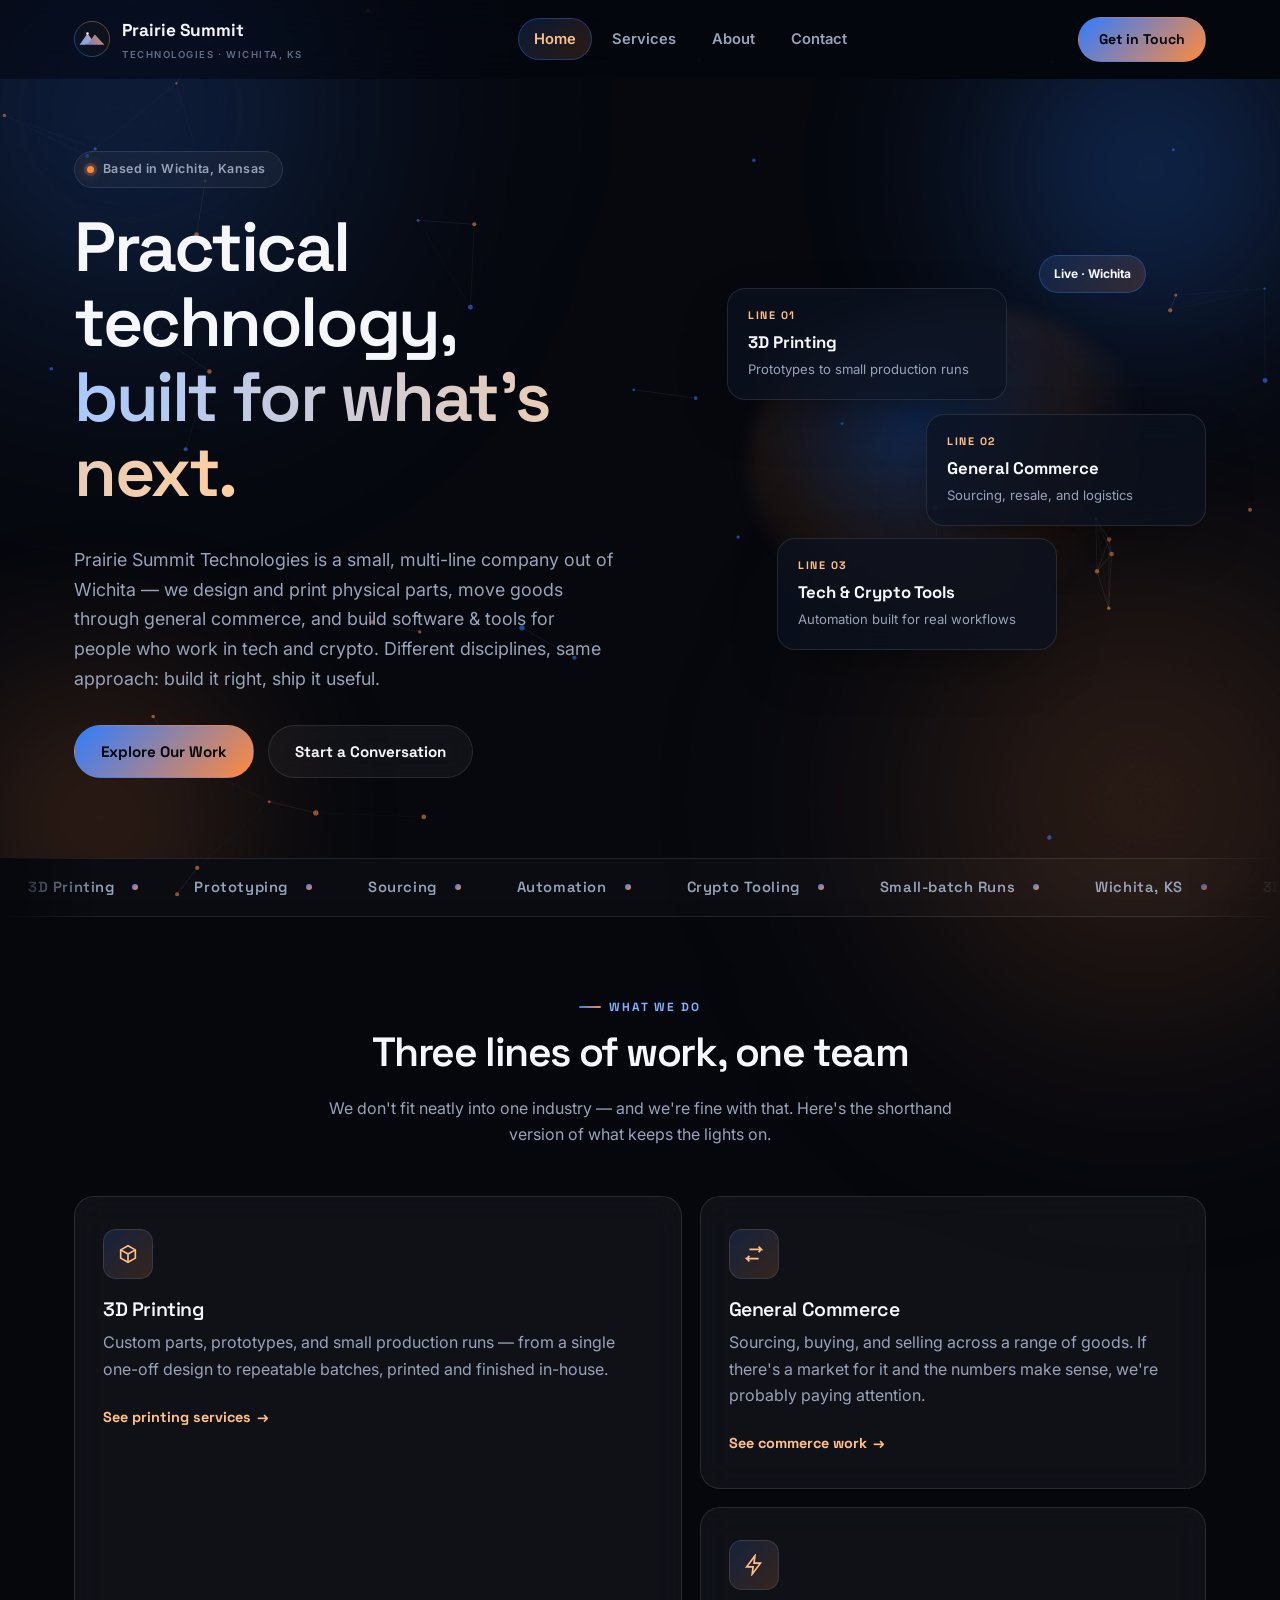
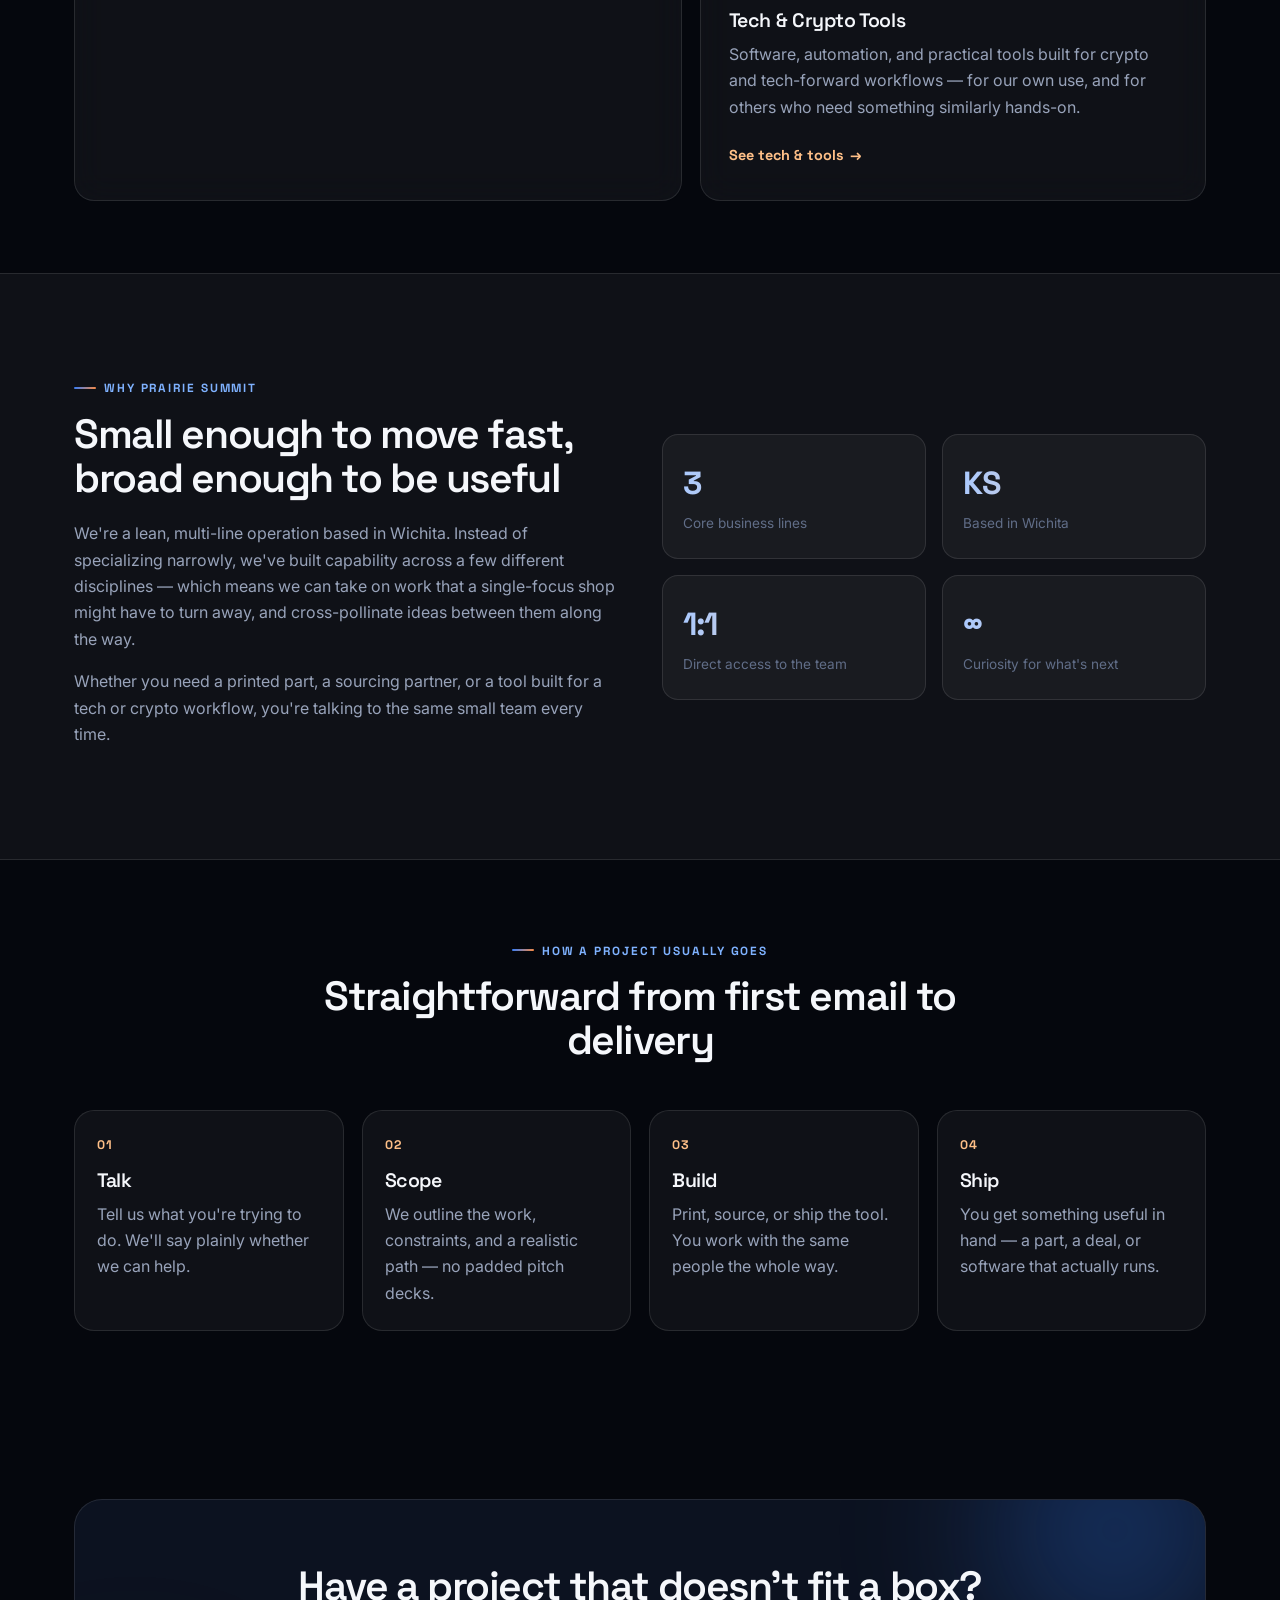
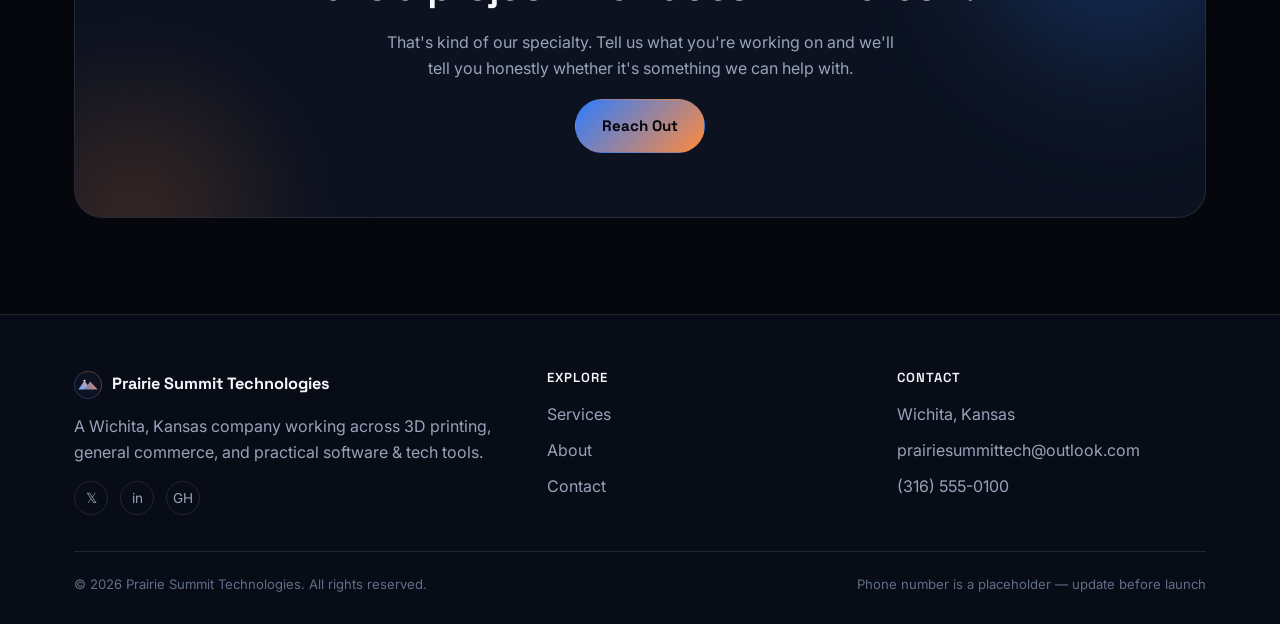
==== commit 361b291f: "Update public contact email to prairiesummittech@outlook.com. Co-authored-by: Cursor <cursoragent@cu" ====
--- a/index.html
+++ b/index.html
@@ -208,7 +208,7 @@
         <h4>Contact</h4>
         <ul class="footer-links">
           <li>Wichita, Kansas</li>
-          <li><a href="mailto:crp7178@protonmail.com">crp7178@protonmail.com</a></li>
+          <li><a href="mailto:prairiesummittech@outlook.com">prairiesummittech@outlook.com</a></li>
           <li><a href="tel:+13165550100">(316) 555-0100</a></li>
         </ul>
       </div>
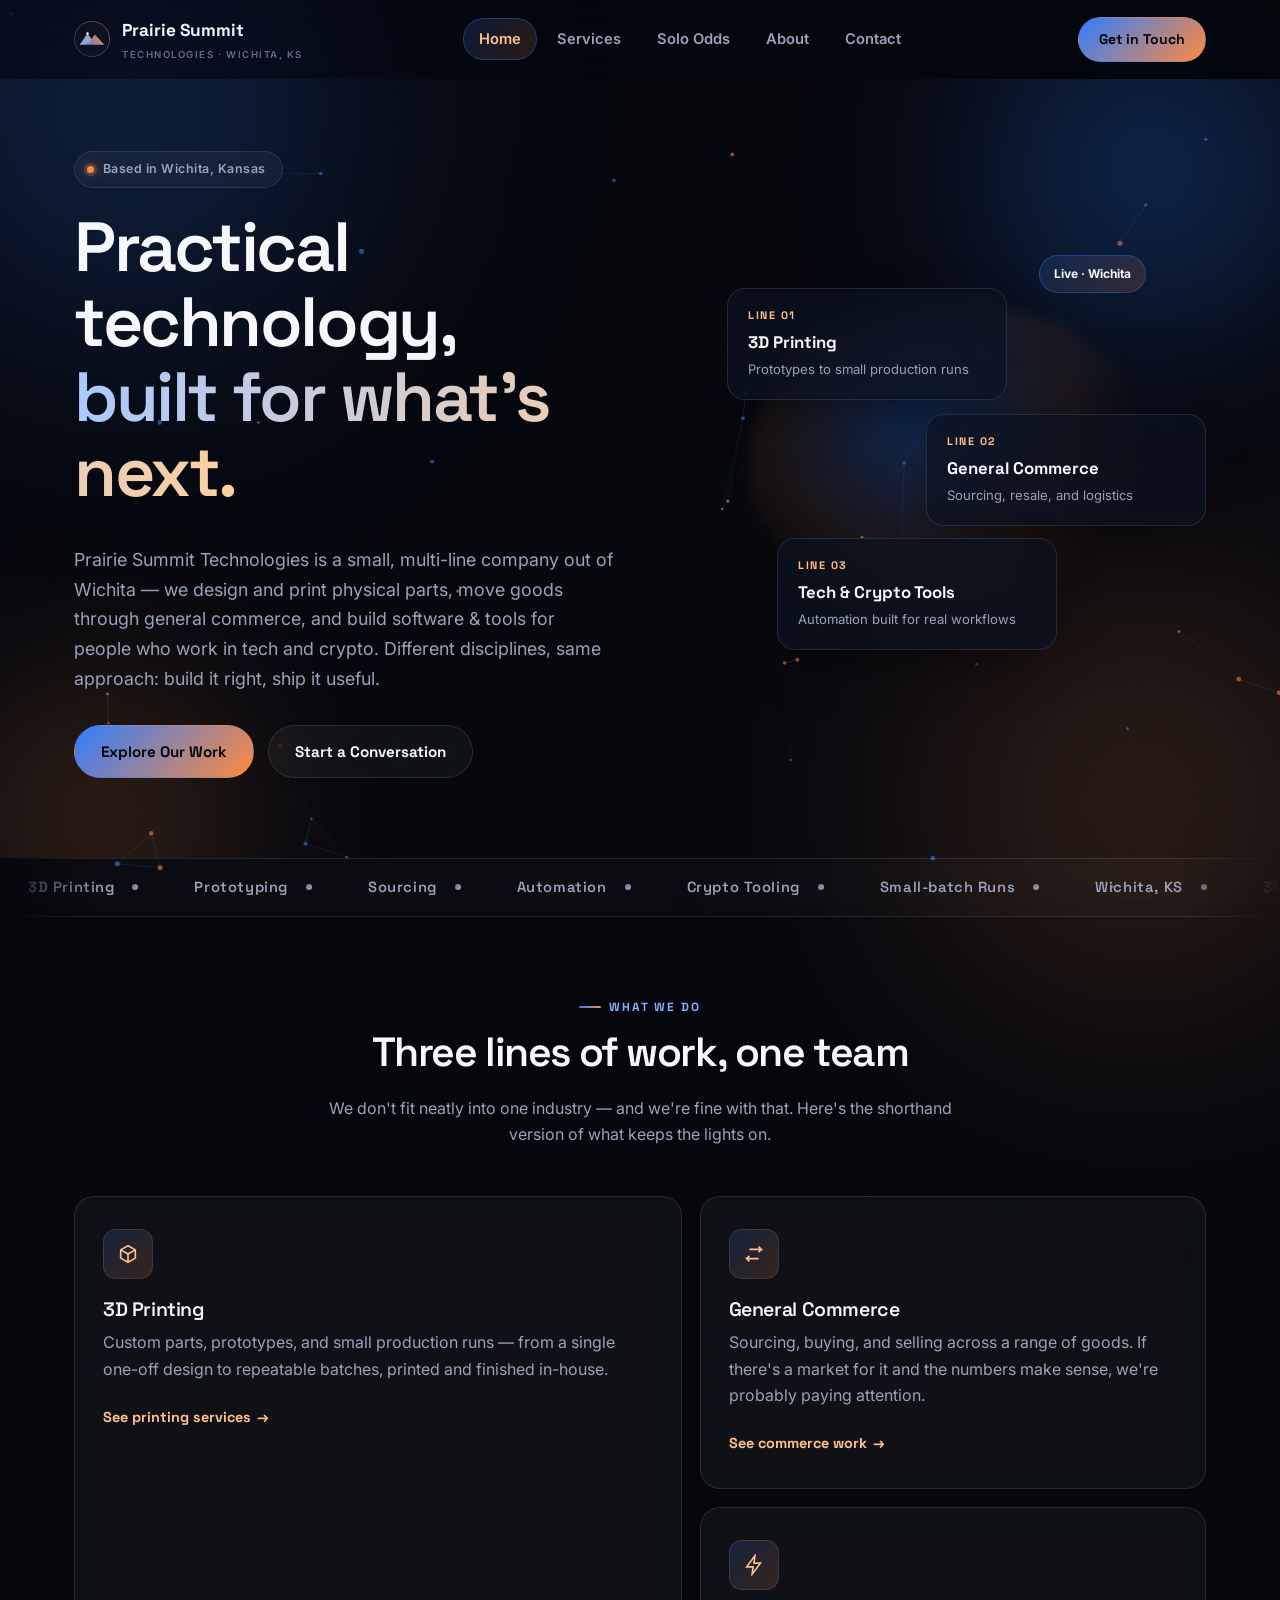
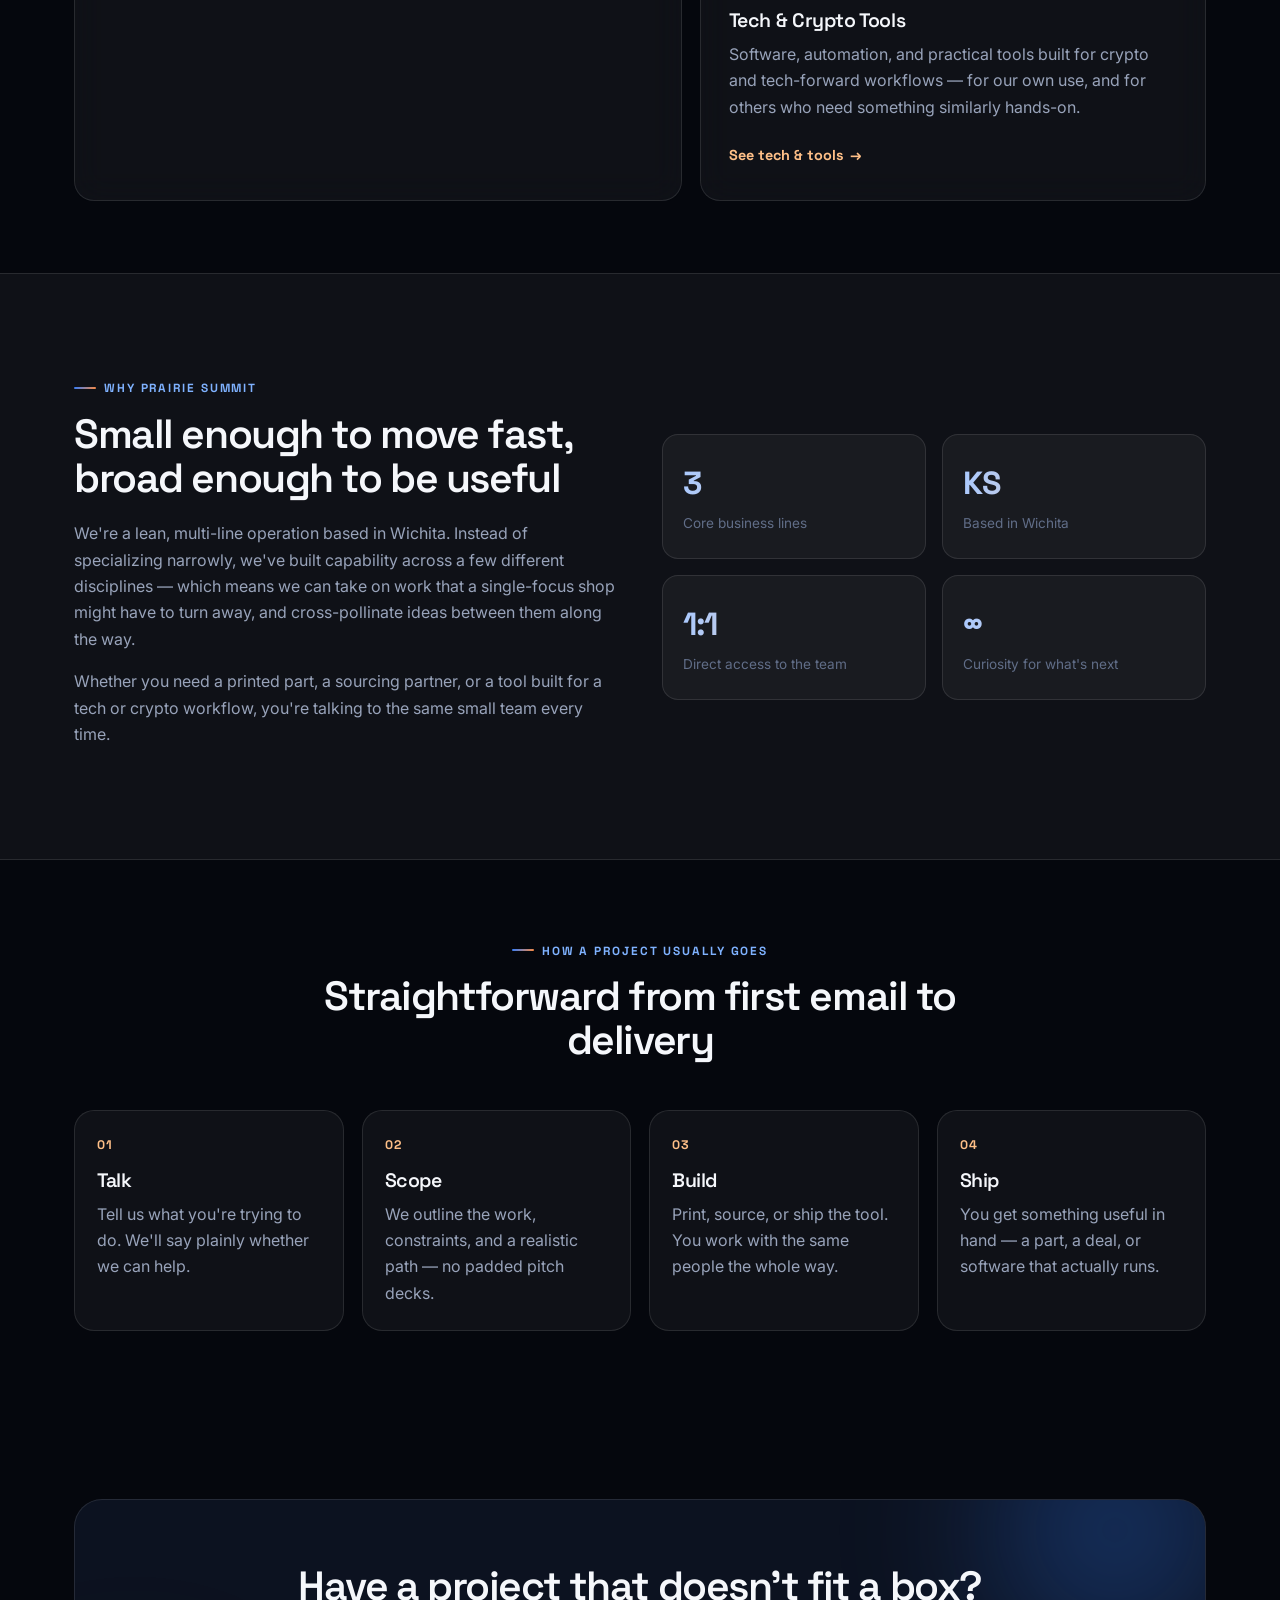
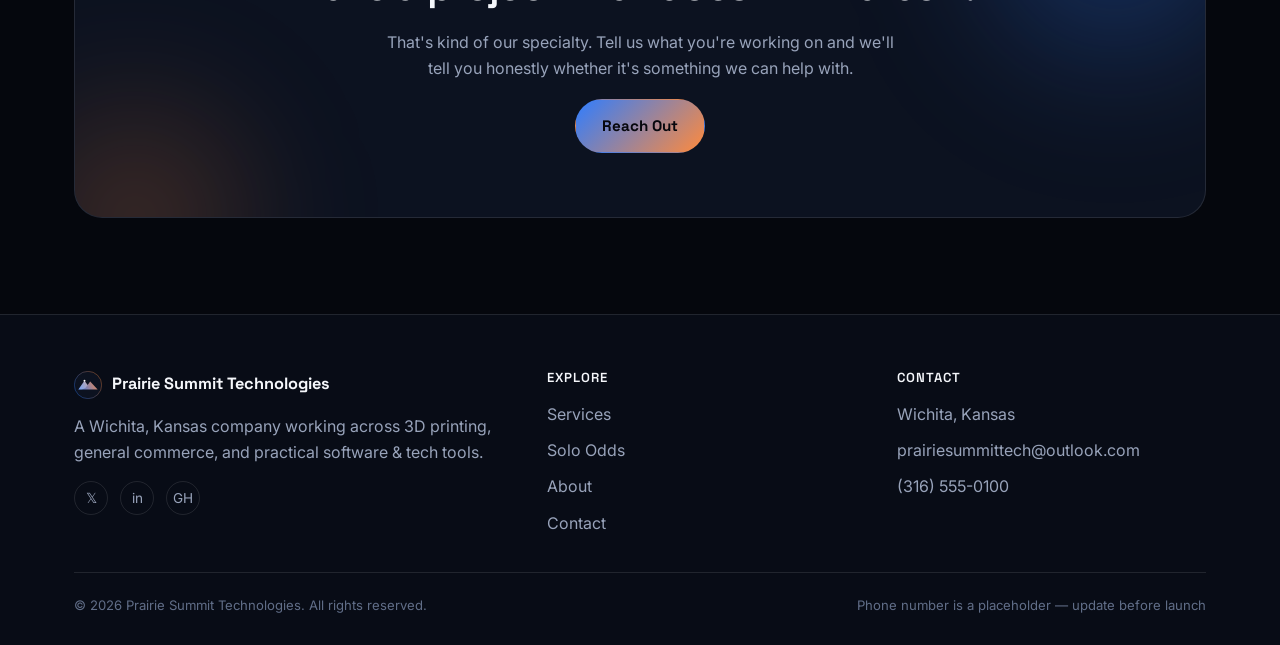
==== commit 7f0852ef: "Add a prototype solo block-odds calculator for BTC, BCH, BCH2, and BTCB2. Co-authored-by: Cursor <cu" ====
--- a/index.html
+++ b/index.html
@@ -34,6 +34,7 @@
       <ul>
         <li><a href="index.html">Home</a></li>
         <li><a href="services.html">Services</a></li>
+        <li><a href="calculator.html">Solo Odds</a></li>
         <li><a href="about.html">About</a></li>
         <li><a href="contact.html">Contact</a></li>
       </ul>
@@ -200,6 +201,7 @@
         <h4>Explore</h4>
         <ul class="footer-links">
           <li><a href="services.html">Services</a></li>
+          <li><a href="calculator.html">Solo Odds</a></li>
           <li><a href="about.html">About</a></li>
           <li><a href="contact.html">Contact</a></li>
         </ul>
--- a/css/style.css
+++ b/css/style.css
@@ -811,6 +811,204 @@
 .form-note { font-size: 0.8rem; color: var(--ink-faint); }
 .form-status { border: 1px solid var(--border); background: var(--surface); border-radius: 10px; padding: 14px 16px; font-size: 0.9rem; color: var(--ink-soft); }
 
+.card.quiet:hover {
+  transform: none;
+  box-shadow: none;
+  border-color: var(--border);
+  background: var(--surface);
+}
+
+.calc-layout {
+  display: grid;
+  grid-template-columns: minmax(280px, 380px) 1fr;
+  gap: 28px;
+  align-items: start;
+}
+@media (max-width: 960px) {
+  .calc-layout { grid-template-columns: 1fr; }
+}
+
+.calc-controls { position: sticky; top: calc(var(--header-h) + 16px); }
+@media (max-width: 960px) {
+  .calc-controls { position: static; }
+}
+
+.calc-lede { font-size: 0.92rem; }
+.calc-field { margin-top: 22px; }
+.hash-row {
+  display: grid;
+  grid-template-columns: 1fr 88px;
+  gap: 10px;
+}
+.preset-row, .window-pills {
+  display: flex;
+  flex-wrap: wrap;
+  gap: 8px;
+  margin-top: 10px;
+}
+button.preset {
+  font-family: var(--sans);
+  font-size: 0.75rem;
+  font-weight: 600;
+  padding: 7px 11px;
+  border-radius: 999px;
+  border: 1px solid var(--border);
+  background: transparent;
+  color: var(--ink-soft);
+  cursor: pointer;
+}
+button.preset:hover, button.preset.is-active {
+  border-color: rgba(47, 125, 255, 0.5);
+  color: var(--amber-light);
+  background: var(--gradient-brand-soft);
+}
+.window-field {
+  border: 0;
+  padding: 0;
+  margin: 22px 0 0;
+  min-width: 0;
+}
+.window-field legend {
+  font-size: 0.85rem;
+  font-weight: 700;
+  color: var(--ink);
+  font-family: var(--display);
+  margin-bottom: 6px;
+}
+.window-pills label {
+  display: inline-flex;
+  align-items: center;
+  gap: 7px;
+  margin: 0;
+  padding: 7px 12px;
+  border-radius: 999px;
+  border: 1px solid var(--border);
+  font-size: 0.78rem;
+  font-weight: 600;
+  color: var(--ink-soft);
+  cursor: pointer;
+}
+.window-pills input {
+  width: auto;
+  margin: 0;
+  accent-color: var(--blue);
+}
+.window-pills label:has(input:checked) {
+  border-color: rgba(47, 125, 255, 0.5);
+  color: var(--amber-light);
+  background: var(--gradient-brand-soft);
+}
+#net-status[data-state="live"] { color: #8fd4a8; }
+#net-status[data-state="mixed"] { color: var(--amber-light); }
+#net-status[data-state="fallback"] { color: #f0a3a3; }
+
+.coin-grid {
+  display: grid;
+  grid-template-columns: 1fr 1fr;
+  gap: 18px;
+}
+@media (max-width: 720px) {
+  .coin-grid { grid-template-columns: 1fr; }
+}
+.coin-head {
+  display: flex;
+  justify-content: space-between;
+  align-items: center;
+  margin-bottom: 8px;
+}
+.coin-ticker {
+  font-family: var(--display);
+  font-weight: 700;
+  letter-spacing: 0.08em;
+  color: var(--amber-light);
+}
+.coin-algo {
+  font-size: 0.72rem;
+  font-weight: 700;
+  letter-spacing: 0.1em;
+  text-transform: uppercase;
+  color: var(--ink-faint);
+}
+.coin-card h3 { margin-bottom: 6px; }
+.coin-chance {
+  font-family: var(--display);
+  font-size: clamp(1.8rem, 3vw, 2.4rem);
+  font-weight: 700;
+  letter-spacing: -0.04em;
+  background: var(--gradient-text);
+  -webkit-background-clip: text;
+  background-clip: text;
+  color: transparent;
+  margin: 8px 0 2px;
+  line-height: 1.1;
+}
+.coin-onein { font-size: 0.88rem; margin-bottom: 14px; }
+.odds-bar {
+  height: 6px;
+  border-radius: 99px;
+  background: rgba(255, 255, 255, 0.08);
+  overflow: hidden;
+  margin-bottom: 18px;
+}
+.odds-fill {
+  display: block;
+  height: 100%;
+  width: 0;
+  border-radius: inherit;
+  background: var(--gradient-brand);
+  transition: width .35s ease;
+}
+.coin-meta {
+  display: grid;
+  grid-template-columns: 1fr 1fr;
+  gap: 12px 16px;
+  margin: 0 0 14px;
+}
+.coin-meta dt {
+  font-size: 0.7rem;
+  font-weight: 700;
+  letter-spacing: 0.06em;
+  text-transform: uppercase;
+  color: var(--ink-faint);
+}
+.coin-meta dd {
+  margin: 2px 0 0;
+  font-weight: 600;
+  color: var(--ink);
+  font-size: 0.92rem;
+}
+.coin-note { font-size: 0.75rem; color: var(--ink-faint); margin: 0; }
+.formula {
+  font-family: var(--display);
+  font-size: 1.15rem;
+  color: var(--ink);
+  padding: 14px 16px;
+  border-radius: 12px;
+  border: 1px solid var(--border);
+  background: var(--surface);
+}
+.table-wrap { overflow-x: auto; padding: 8px 4px 4px; }
+.compare-table {
+  width: 100%;
+  border-collapse: collapse;
+  font-size: 0.92rem;
+}
+.compare-table th {
+  text-align: left;
+  font-size: 0.72rem;
+  letter-spacing: 0.08em;
+  text-transform: uppercase;
+  color: var(--ink-faint);
+  padding: 12px 16px;
+  border-bottom: 1px solid var(--border);
+}
+.compare-table td {
+  padding: 14px 16px;
+  border-bottom: 1px solid var(--border);
+  color: var(--ink);
+}
+.compare-table .muted { color: var(--ink-faint); font-weight: 500; font-size: 0.8rem; }
+
 .cta-band {
   position: relative;
   background: var(--surface-solid);
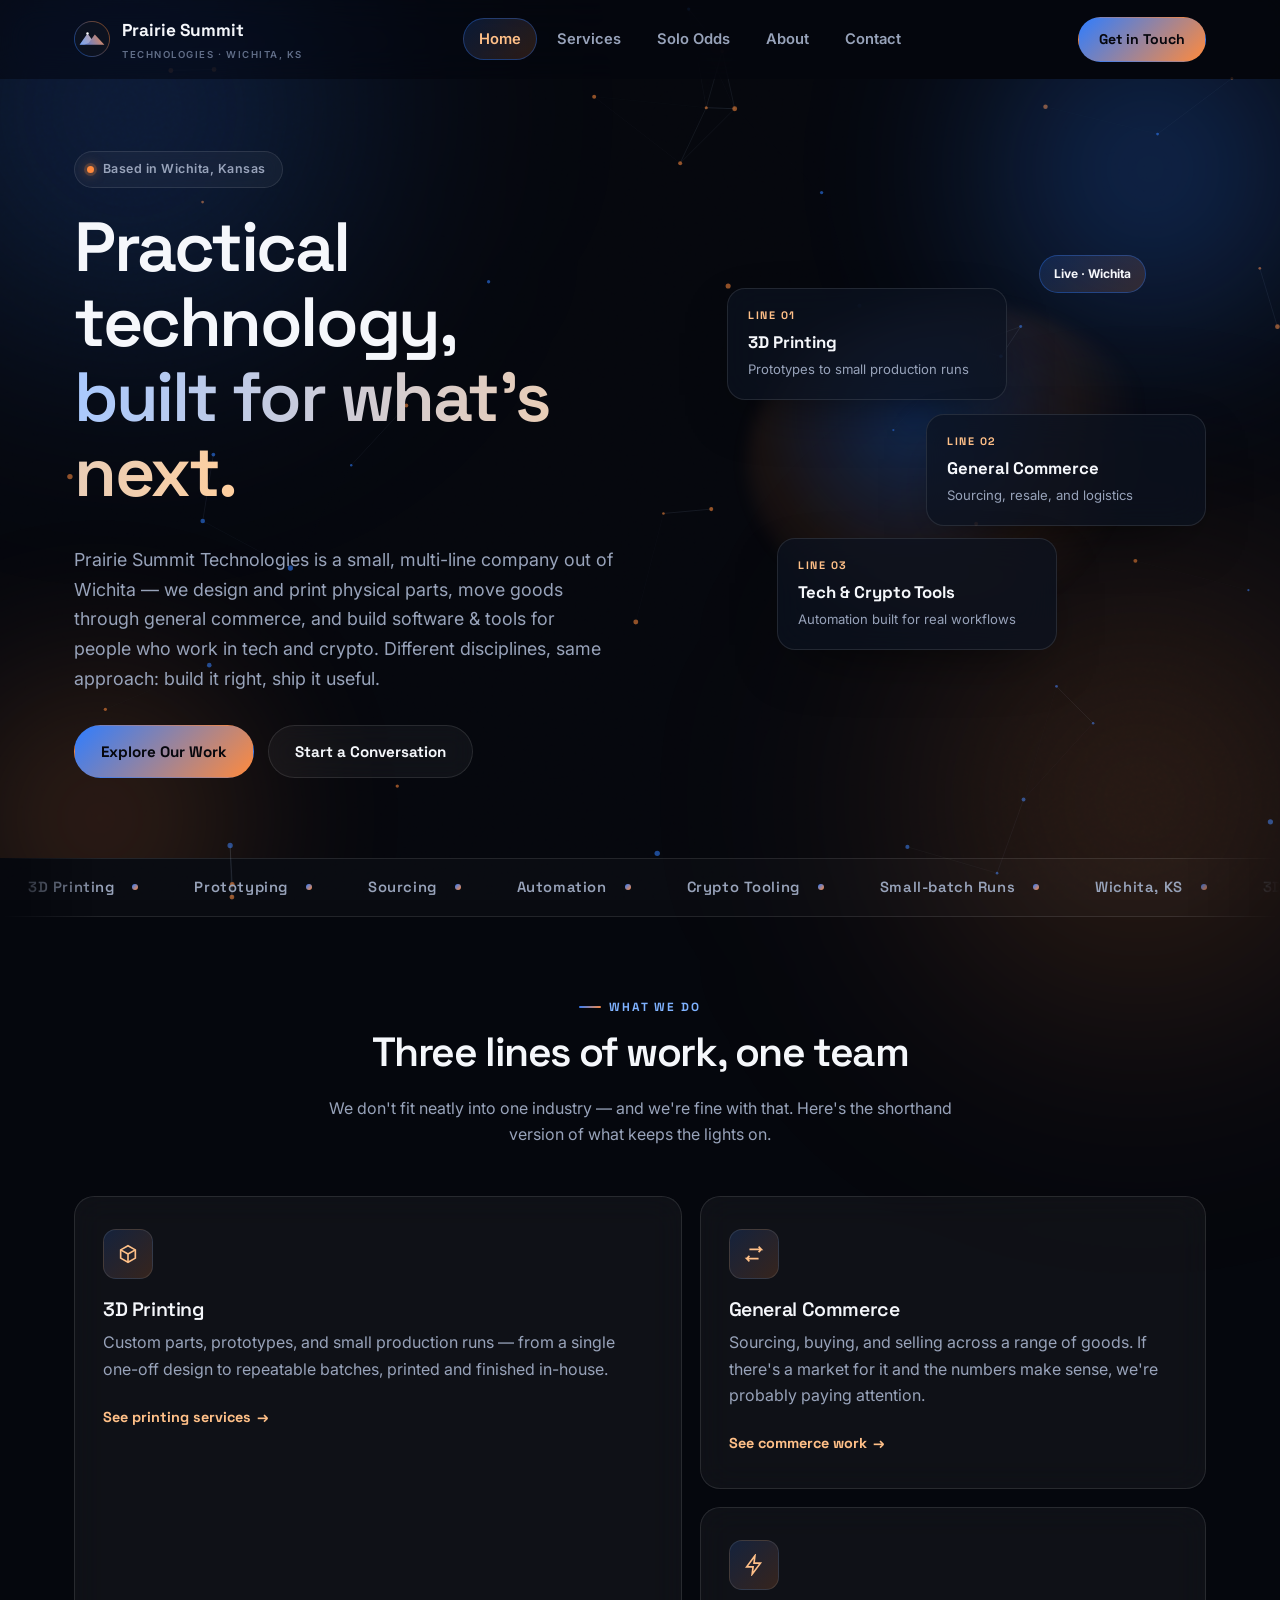
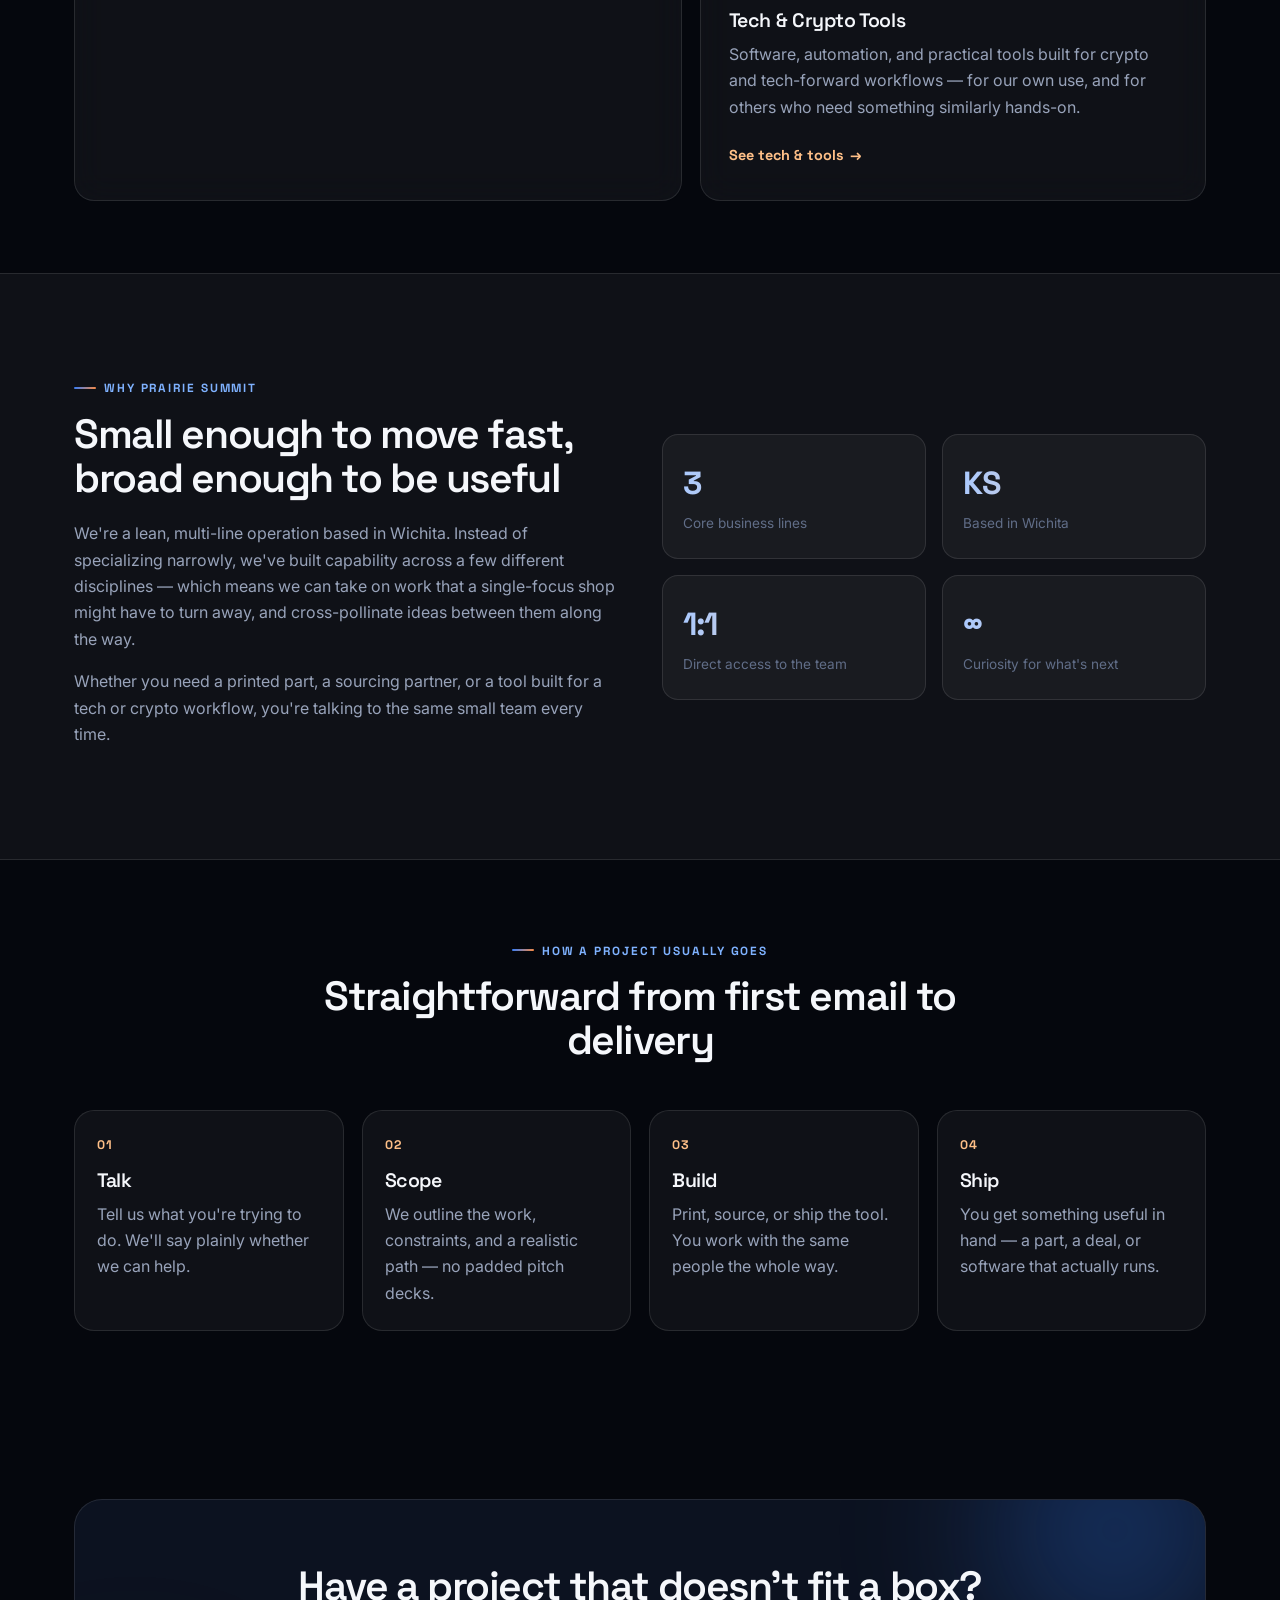
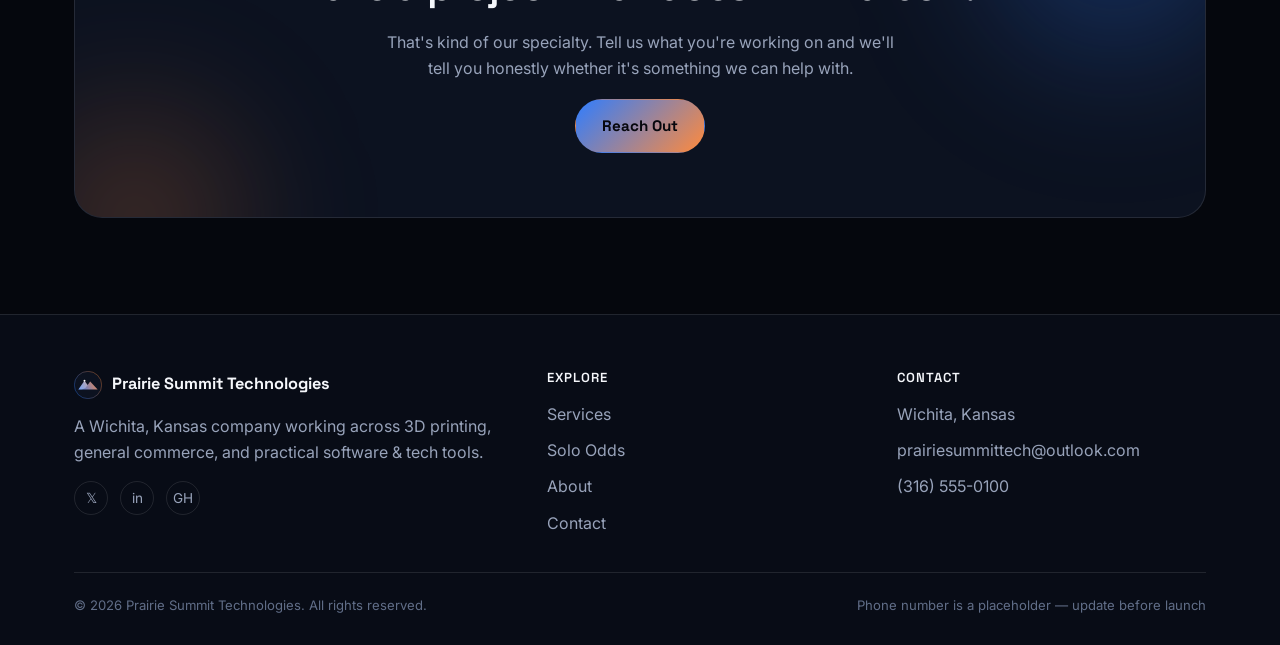
==== commit cba2b837: "Integrate Google Analytics tracking in index.html Added Google Analytics tracking code to the HTML h" ====
--- a/index.html
+++ b/index.html
@@ -1,6 +1,16 @@
 <!DOCTYPE html>
 <html lang="en">
 <head>
+<!-- Google tag (gtag.js) -->
+<script async src="https://www.googletagmanager.com/gtag/js?id=G-7JT1MEMFT8"></script>
+<script>
+  window.dataLayer = window.dataLayer || [];
+  function gtag(){dataLayer.push(arguments);}
+  gtag('js', new Date());
+
+  gtag('config', 'G-7JT1MEMFT8');
+</script>
+
 <meta charset="UTF-8">
 <script>document.documentElement.classList.add("js");</script>
 <meta name="viewport" content="width=device-width, initial-scale=1.0">
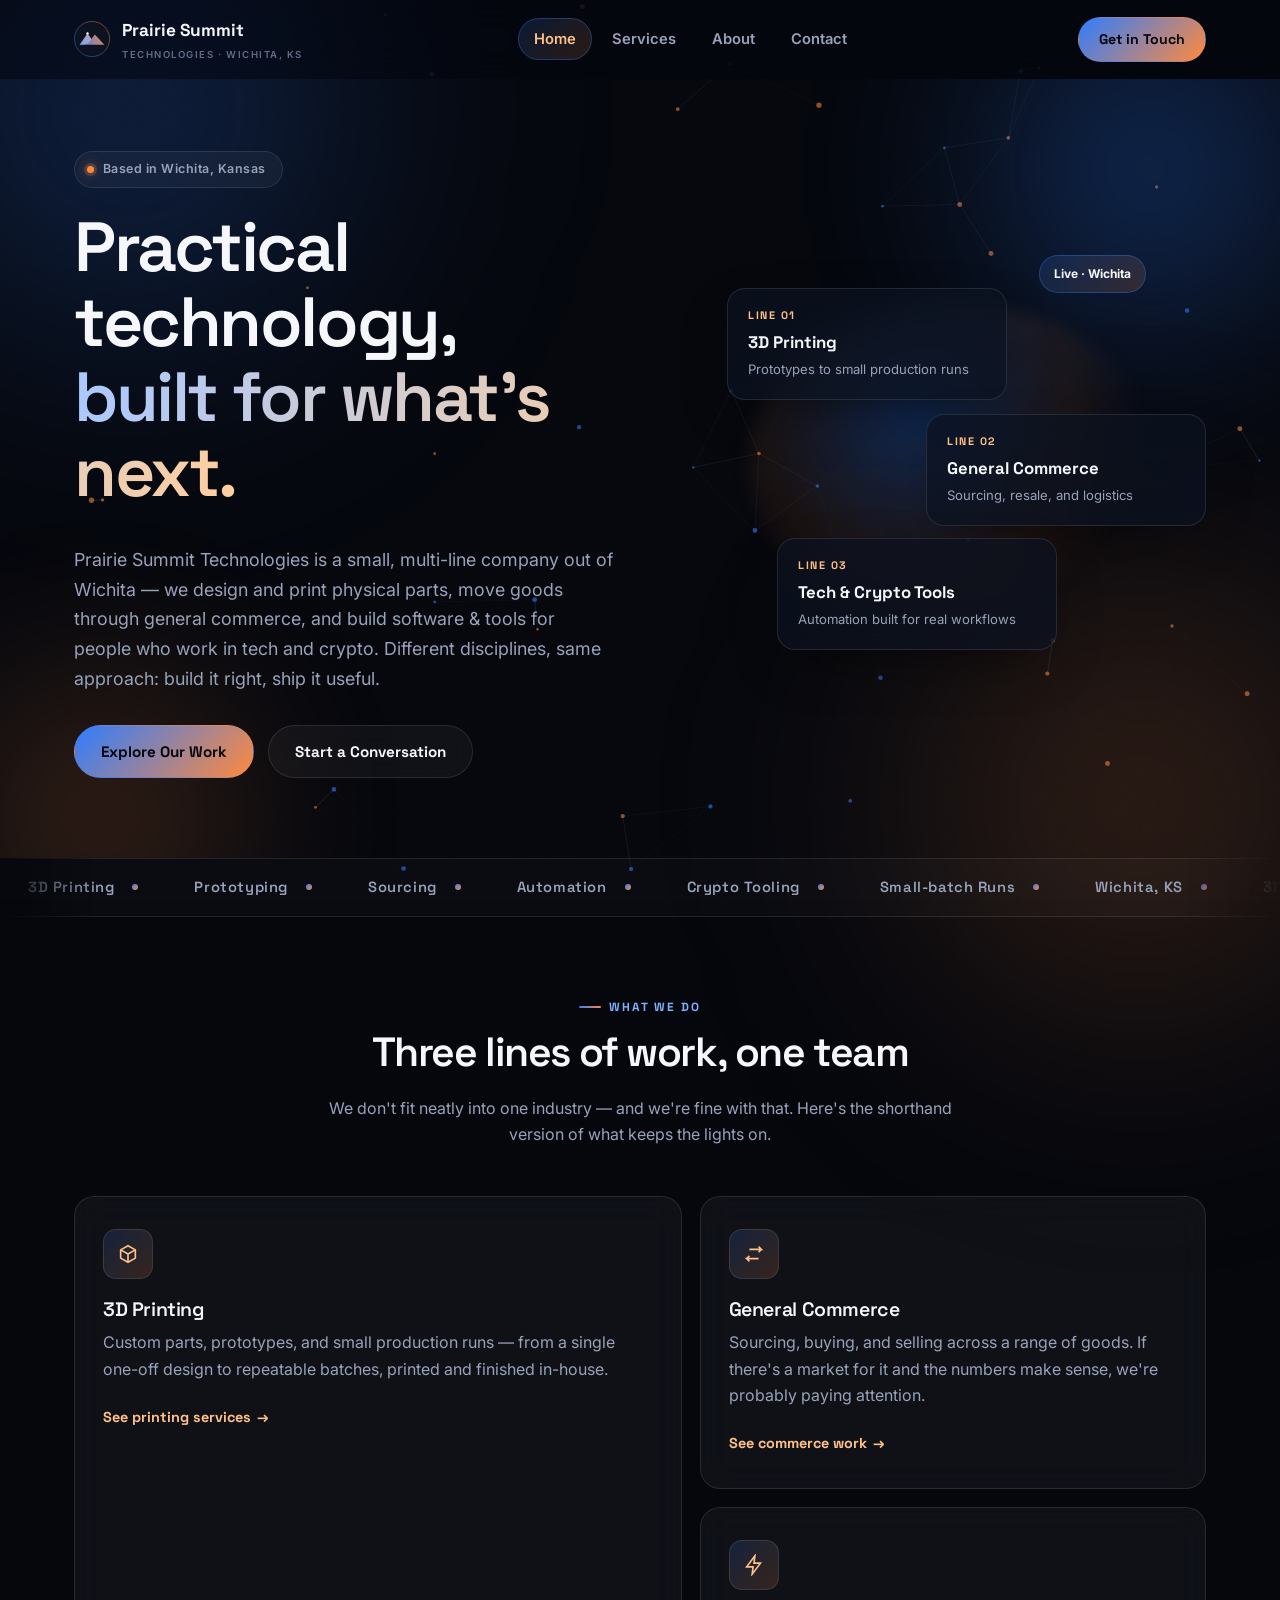
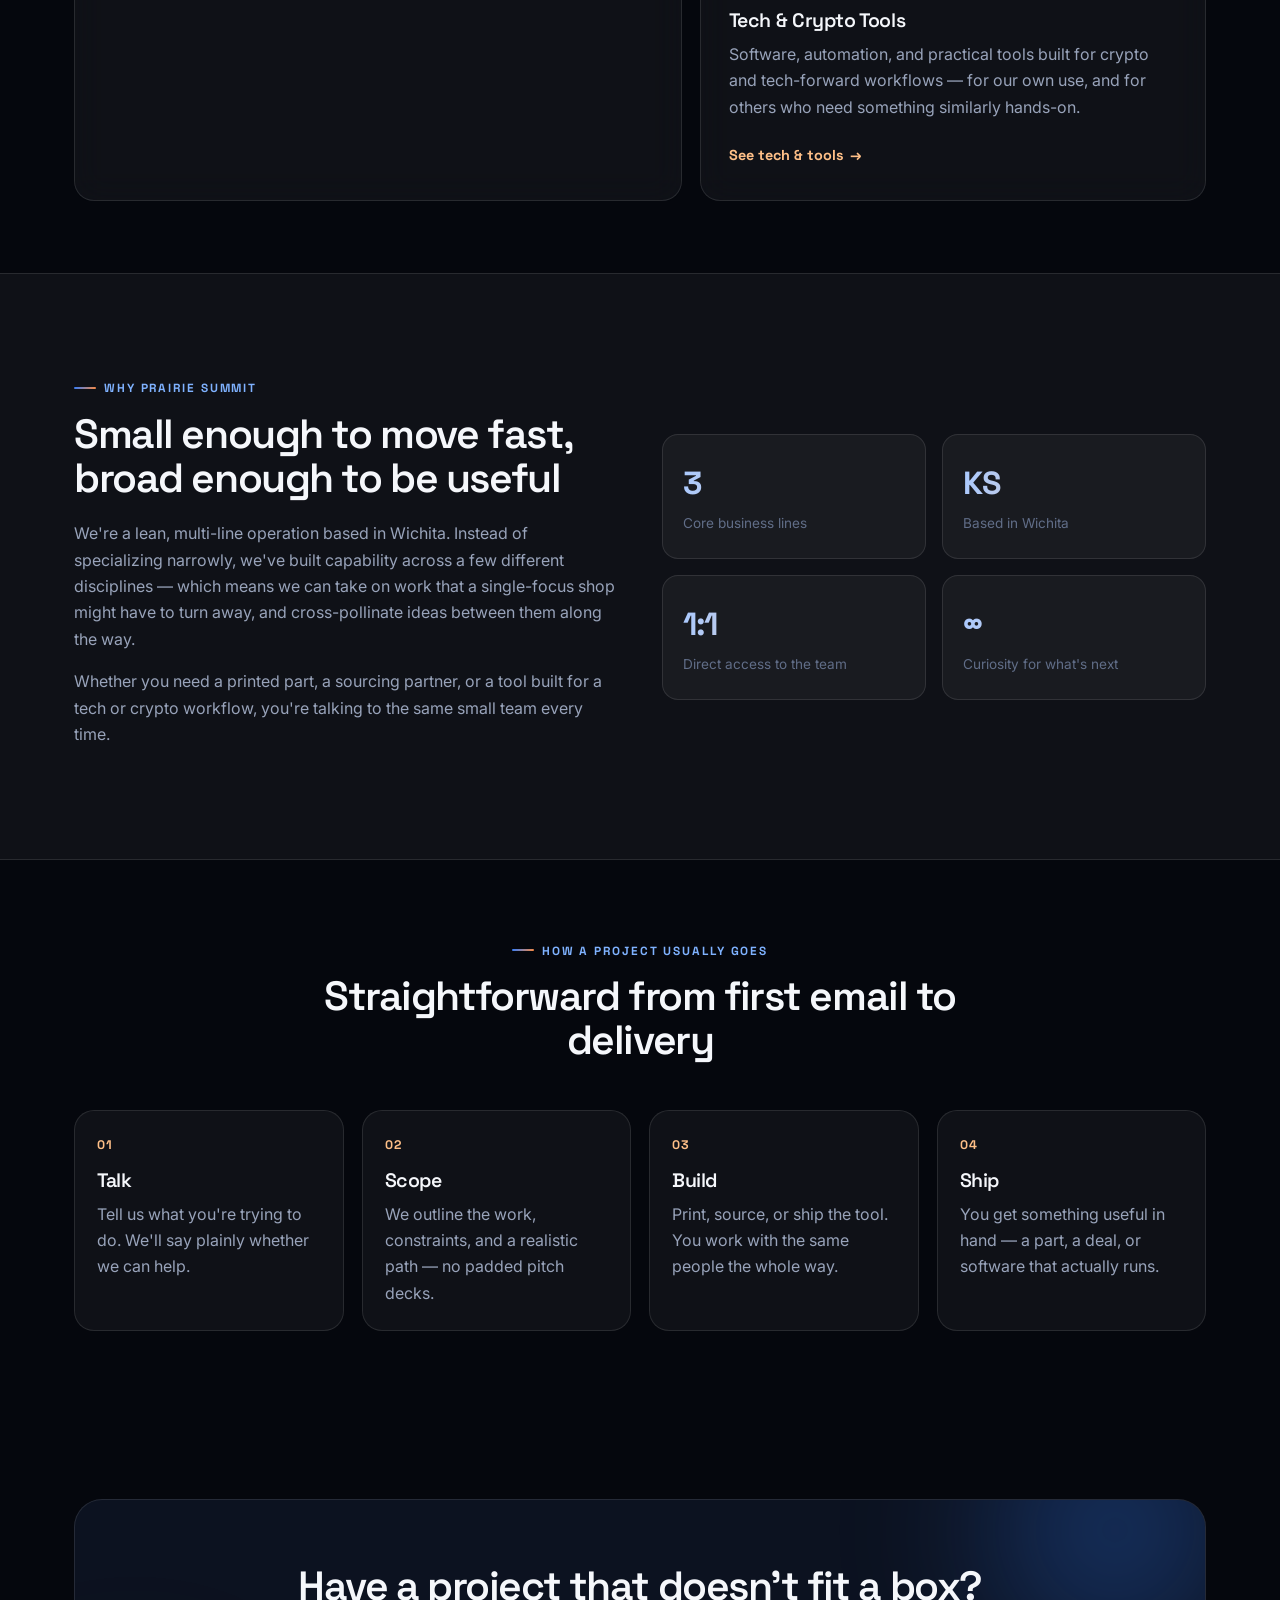
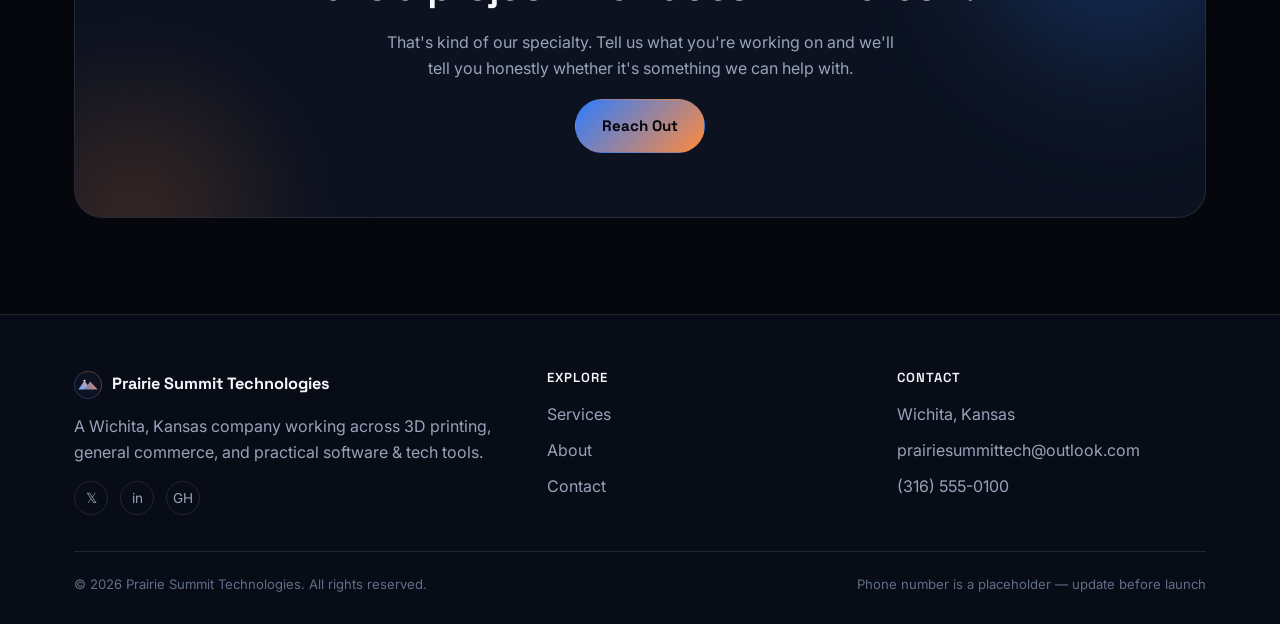
==== commit 1e3c108a: "Remove the solo block-odds calculator from the public site. Co-authored-by: Cursor <cursoragent@curs" ====
--- a/index.html
+++ b/index.html
@@ -1,16 +1,6 @@
 <!DOCTYPE html>
 <html lang="en">
 <head>
-<!-- Google tag (gtag.js) -->
-<script async src="https://www.googletagmanager.com/gtag/js?id=G-7JT1MEMFT8"></script>
-<script>
-  window.dataLayer = window.dataLayer || [];
-  function gtag(){dataLayer.push(arguments);}
-  gtag('js', new Date());
-
-  gtag('config', 'G-7JT1MEMFT8');
-</script>
-
 <meta charset="UTF-8">
 <script>document.documentElement.classList.add("js");</script>
 <meta name="viewport" content="width=device-width, initial-scale=1.0">
@@ -44,7 +34,6 @@
       <ul>
         <li><a href="index.html">Home</a></li>
         <li><a href="services.html">Services</a></li>
-        <li><a href="calculator.html">Solo Odds</a></li>
         <li><a href="about.html">About</a></li>
         <li><a href="contact.html">Contact</a></li>
       </ul>
@@ -211,7 +200,6 @@
         <h4>Explore</h4>
         <ul class="footer-links">
           <li><a href="services.html">Services</a></li>
-          <li><a href="calculator.html">Solo Odds</a></li>
           <li><a href="about.html">About</a></li>
           <li><a href="contact.html">Contact</a></li>
         </ul>
--- a/css/style.css
+++ b/css/style.css
@@ -811,204 +811,6 @@
 .form-note { font-size: 0.8rem; color: var(--ink-faint); }
 .form-status { border: 1px solid var(--border); background: var(--surface); border-radius: 10px; padding: 14px 16px; font-size: 0.9rem; color: var(--ink-soft); }
 
-.card.quiet:hover {
-  transform: none;
-  box-shadow: none;
-  border-color: var(--border);
-  background: var(--surface);
-}
-
-.calc-layout {
-  display: grid;
-  grid-template-columns: minmax(280px, 380px) 1fr;
-  gap: 28px;
-  align-items: start;
-}
-@media (max-width: 960px) {
-  .calc-layout { grid-template-columns: 1fr; }
-}
-
-.calc-controls { position: sticky; top: calc(var(--header-h) + 16px); }
-@media (max-width: 960px) {
-  .calc-controls { position: static; }
-}
-
-.calc-lede { font-size: 0.92rem; }
-.calc-field { margin-top: 22px; }
-.hash-row {
-  display: grid;
-  grid-template-columns: 1fr 88px;
-  gap: 10px;
-}
-.preset-row, .window-pills {
-  display: flex;
-  flex-wrap: wrap;
-  gap: 8px;
-  margin-top: 10px;
-}
-button.preset {
-  font-family: var(--sans);
-  font-size: 0.75rem;
-  font-weight: 600;
-  padding: 7px 11px;
-  border-radius: 999px;
-  border: 1px solid var(--border);
-  background: transparent;
-  color: var(--ink-soft);
-  cursor: pointer;
-}
-button.preset:hover, button.preset.is-active {
-  border-color: rgba(47, 125, 255, 0.5);
-  color: var(--amber-light);
-  background: var(--gradient-brand-soft);
-}
-.window-field {
-  border: 0;
-  padding: 0;
-  margin: 22px 0 0;
-  min-width: 0;
-}
-.window-field legend {
-  font-size: 0.85rem;
-  font-weight: 700;
-  color: var(--ink);
-  font-family: var(--display);
-  margin-bottom: 6px;
-}
-.window-pills label {
-  display: inline-flex;
-  align-items: center;
-  gap: 7px;
-  margin: 0;
-  padding: 7px 12px;
-  border-radius: 999px;
-  border: 1px solid var(--border);
-  font-size: 0.78rem;
-  font-weight: 600;
-  color: var(--ink-soft);
-  cursor: pointer;
-}
-.window-pills input {
-  width: auto;
-  margin: 0;
-  accent-color: var(--blue);
-}
-.window-pills label:has(input:checked) {
-  border-color: rgba(47, 125, 255, 0.5);
-  color: var(--amber-light);
-  background: var(--gradient-brand-soft);
-}
-#net-status[data-state="live"] { color: #8fd4a8; }
-#net-status[data-state="mixed"] { color: var(--amber-light); }
-#net-status[data-state="fallback"] { color: #f0a3a3; }
-
-.coin-grid {
-  display: grid;
-  grid-template-columns: 1fr 1fr;
-  gap: 18px;
-}
-@media (max-width: 720px) {
-  .coin-grid { grid-template-columns: 1fr; }
-}
-.coin-head {
-  display: flex;
-  justify-content: space-between;
-  align-items: center;
-  margin-bottom: 8px;
-}
-.coin-ticker {
-  font-family: var(--display);
-  font-weight: 700;
-  letter-spacing: 0.08em;
-  color: var(--amber-light);
-}
-.coin-algo {
-  font-size: 0.72rem;
-  font-weight: 700;
-  letter-spacing: 0.1em;
-  text-transform: uppercase;
-  color: var(--ink-faint);
-}
-.coin-card h3 { margin-bottom: 6px; }
-.coin-chance {
-  font-family: var(--display);
-  font-size: clamp(1.8rem, 3vw, 2.4rem);
-  font-weight: 700;
-  letter-spacing: -0.04em;
-  background: var(--gradient-text);
-  -webkit-background-clip: text;
-  background-clip: text;
-  color: transparent;
-  margin: 8px 0 2px;
-  line-height: 1.1;
-}
-.coin-onein { font-size: 0.88rem; margin-bottom: 14px; }
-.odds-bar {
-  height: 6px;
-  border-radius: 99px;
-  background: rgba(255, 255, 255, 0.08);
-  overflow: hidden;
-  margin-bottom: 18px;
-}
-.odds-fill {
-  display: block;
-  height: 100%;
-  width: 0;
-  border-radius: inherit;
-  background: var(--gradient-brand);
-  transition: width .35s ease;
-}
-.coin-meta {
-  display: grid;
-  grid-template-columns: 1fr 1fr;
-  gap: 12px 16px;
-  margin: 0 0 14px;
-}
-.coin-meta dt {
-  font-size: 0.7rem;
-  font-weight: 700;
-  letter-spacing: 0.06em;
-  text-transform: uppercase;
-  color: var(--ink-faint);
-}
-.coin-meta dd {
-  margin: 2px 0 0;
-  font-weight: 600;
-  color: var(--ink);
-  font-size: 0.92rem;
-}
-.coin-note { font-size: 0.75rem; color: var(--ink-faint); margin: 0; }
-.formula {
-  font-family: var(--display);
-  font-size: 1.15rem;
-  color: var(--ink);
-  padding: 14px 16px;
-  border-radius: 12px;
-  border: 1px solid var(--border);
-  background: var(--surface);
-}
-.table-wrap { overflow-x: auto; padding: 8px 4px 4px; }
-.compare-table {
-  width: 100%;
-  border-collapse: collapse;
-  font-size: 0.92rem;
-}
-.compare-table th {
-  text-align: left;
-  font-size: 0.72rem;
-  letter-spacing: 0.08em;
-  text-transform: uppercase;
-  color: var(--ink-faint);
-  padding: 12px 16px;
-  border-bottom: 1px solid var(--border);
-}
-.compare-table td {
-  padding: 14px 16px;
-  border-bottom: 1px solid var(--border);
-  color: var(--ink);
-}
-.compare-table .muted { color: var(--ink-faint); font-weight: 500; font-size: 0.8rem; }
-
 .cta-band {
   position: relative;
   background: var(--surface-solid);
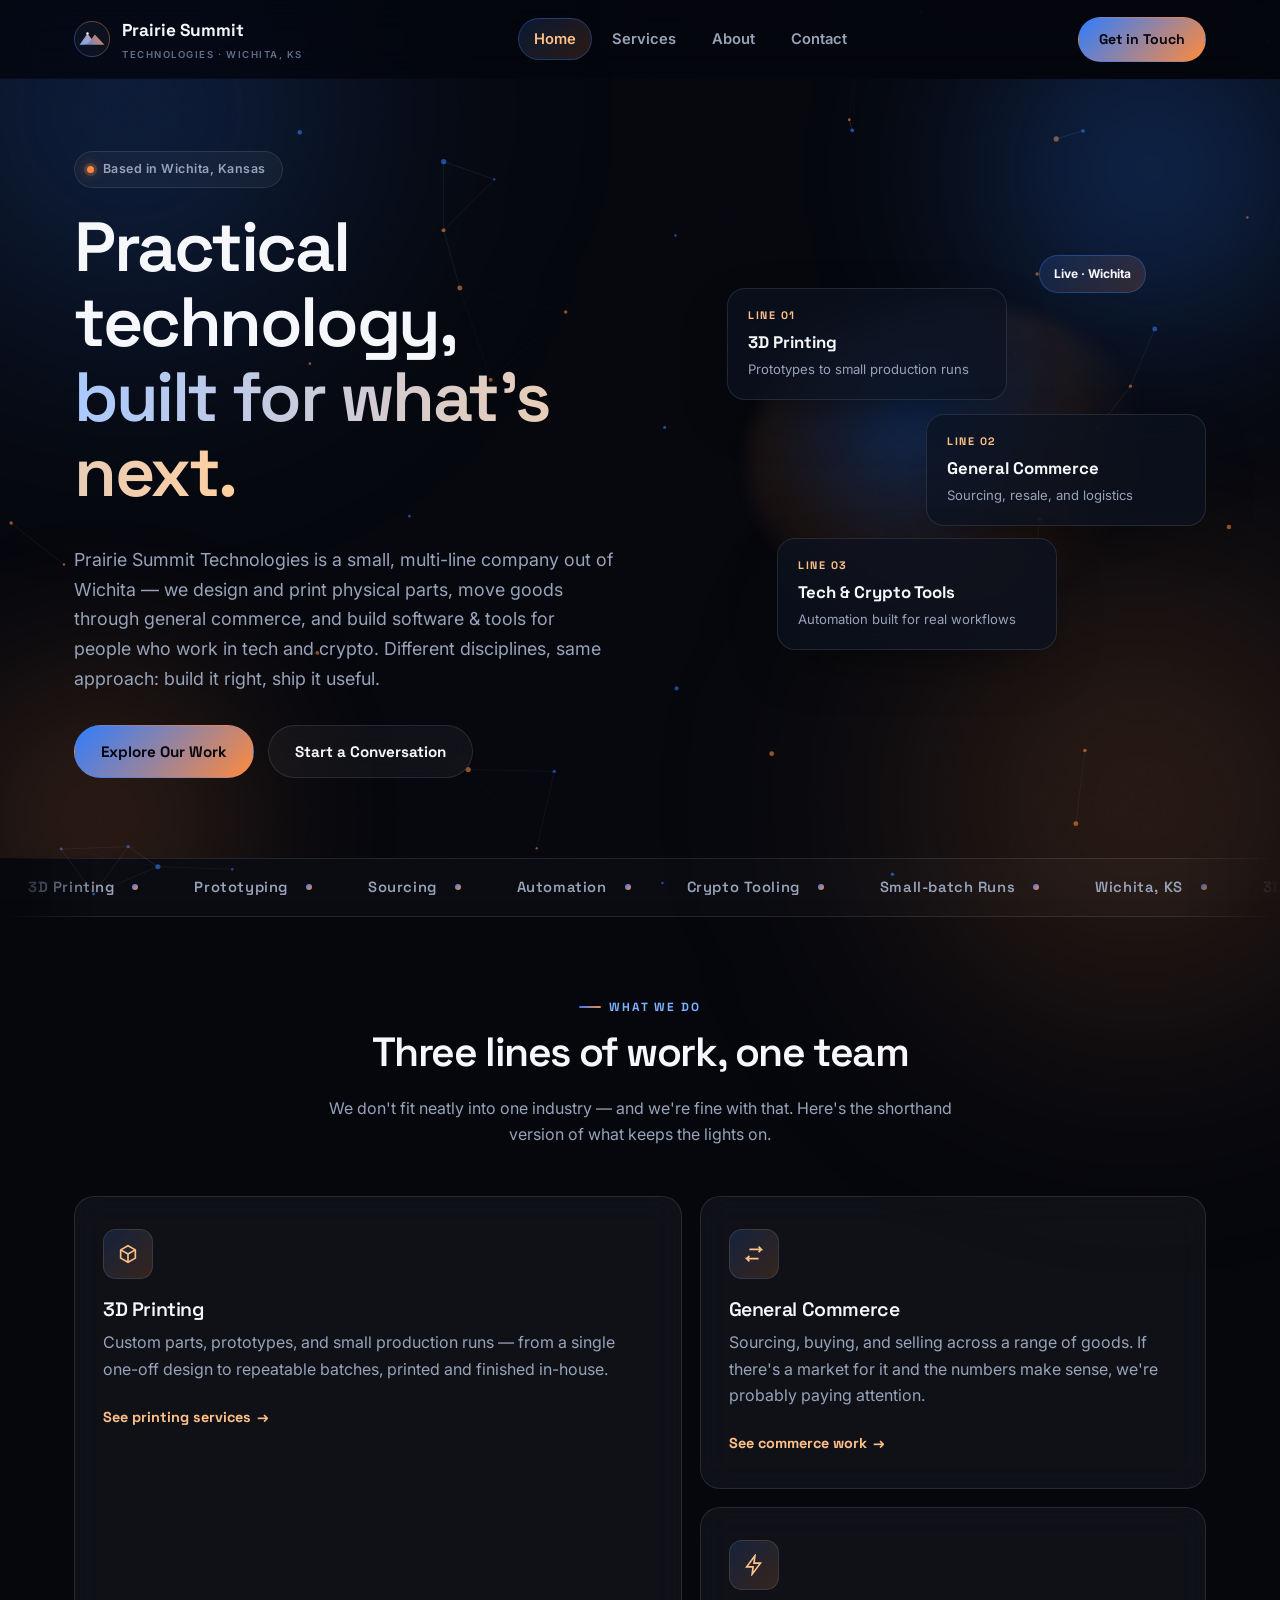
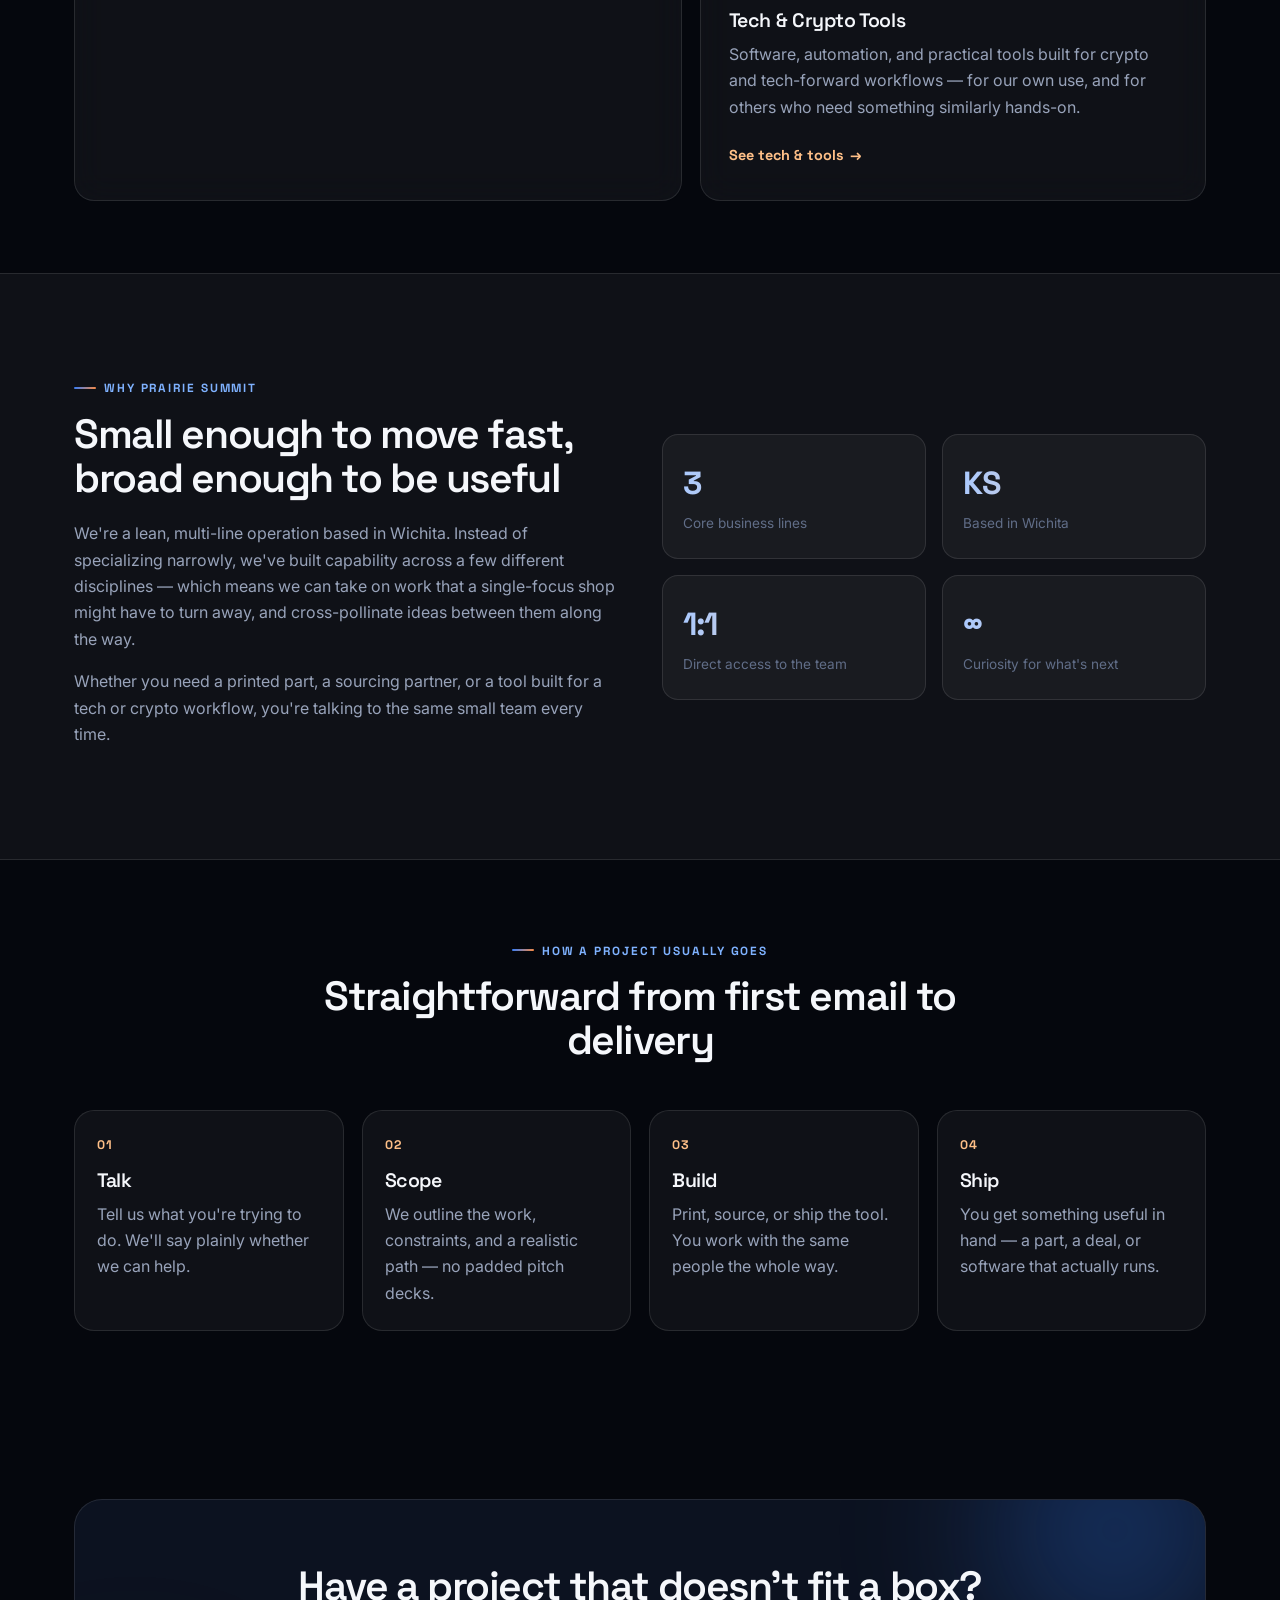
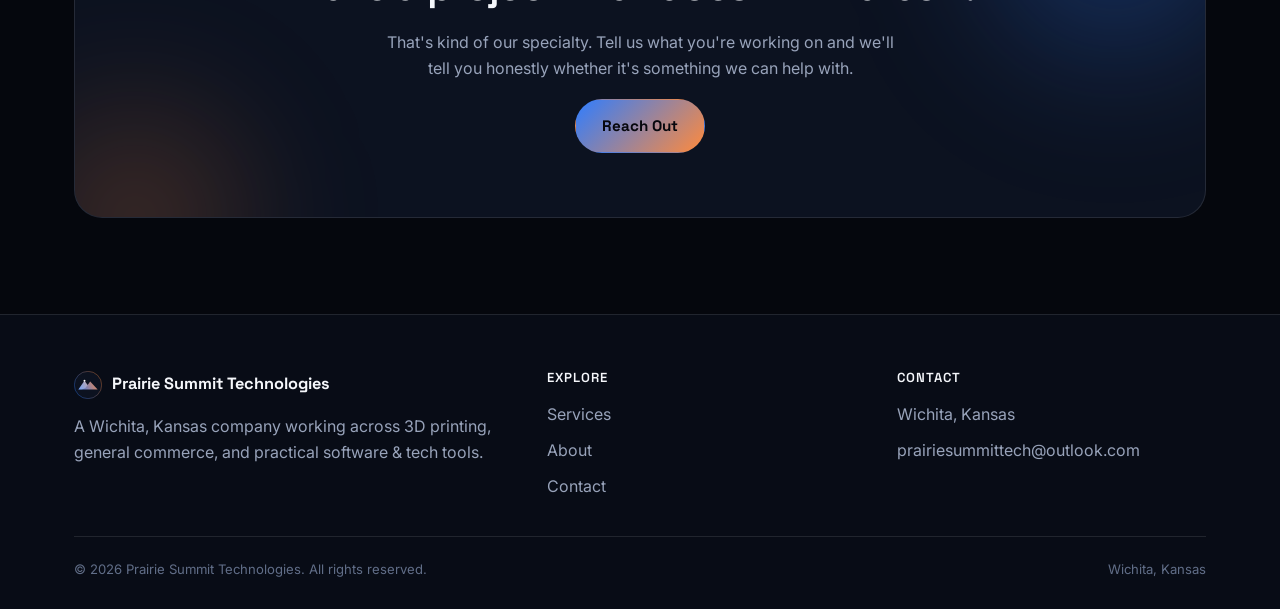
==== commit 54e78316: "Add search indexing files and clean up the public site UI. Co-authored-by: Cursor <cursoragent@curso" ====
--- a/index.html
+++ b/index.html
@@ -4,13 +4,74 @@
 <meta charset="UTF-8">
 <script>document.documentElement.classList.add("js");</script>
 <meta name="viewport" content="width=device-width, initial-scale=1.0">
-<title>Prairie Summit Technologies | Wichita, KS</title>
-<meta name="description" content="Prairie Summit Technologies is a Wichita, Kansas company building across 3D printing, general commerce, and practical software &amp; tech tools.">
+<title>Prairie Summit Technologies | 3D Printing &amp; Tech Tools in Wichita, KS</title>
+<meta name="description" content="Prairie Summit Technologies is a Wichita, Kansas company for 3D printing, general commerce, and practical software and crypto tooling. Local craft, remote-ready work.">
+<meta name="robots" content="index, follow, max-image-preview:large">
+<meta name="author" content="Prairie Summit Technologies">
+<meta name="geo.region" content="US-KS">
+<meta name="geo.placename" content="Wichita">
 <meta name="theme-color" content="#05070d">
-<meta property="og:title" content="Prairie Summit Technologies">
+<link rel="canonical" href="https://prairiesummittech.net/">
+<meta property="og:type" content="website">
+<meta property="og:site_name" content="Prairie Summit Technologies">
+<meta property="og:locale" content="en_US">
+<meta property="og:url" content="https://prairiesummittech.net/">
+<meta property="og:title" content="Prairie Summit Technologies | Wichita, KS">
 <meta property="og:description" content="Practical technology, built for what's next — 3D printing, commerce, and tech tools from Wichita, Kansas.">
-<meta property="og:type" content="website">
+<meta property="og:image" content="https://prairiesummittech.net/assets/og-image.png">
+<meta property="og:image:width" content="1200">
+<meta property="og:image:height" content="630">
+<meta property="og:image:alt" content="Prairie Summit Technologies — practical technology from Wichita, Kansas">
+<meta name="twitter:card" content="summary_large_image">
+<meta name="twitter:title" content="Prairie Summit Technologies | Wichita, KS">
+<meta name="twitter:description" content="3D printing, general commerce, and tech tools from Wichita, Kansas.">
+<meta name="twitter:image" content="https://prairiesummittech.net/assets/og-image.png">
 <link rel="icon" type="image/svg+xml" href="assets/logo.svg">
+<link rel="icon" type="image/png" sizes="32x32" href="assets/favicon-32.png">
+<link rel="apple-touch-icon" href="assets/apple-touch-icon.png">
+<link rel="manifest" href="site.webmanifest">
+<script type="application/ld+json">
+{
+  "@context": "https://schema.org",
+  "@graph": [
+    {
+      "@type": "ProfessionalService",
+      "@id": "https://prairiesummittech.net/#business",
+      "name": "Prairie Summit Technologies",
+      "url": "https://prairiesummittech.net/",
+      "email": "prairiesummittech@outlook.com",
+      "image": "https://prairiesummittech.net/assets/og-image.png",
+      "logo": "https://prairiesummittech.net/assets/apple-touch-icon.png",
+      "description": "A Wichita, Kansas company working across 3D printing, general commerce, and practical software and tech tools.",
+      "address": {
+        "@type": "PostalAddress",
+        "addressLocality": "Wichita",
+        "addressRegion": "KS",
+        "addressCountry": "US"
+      },
+      "areaServed": ["Wichita", "Kansas", "United States"],
+      "priceRange": "$$",
+      "knowsAbout": ["3D printing", "prototyping", "general commerce", "software tooling", "crypto tooling"]
+    },
+    {
+      "@type": "WebSite",
+      "@id": "https://prairiesummittech.net/#website",
+      "url": "https://prairiesummittech.net/",
+      "name": "Prairie Summit Technologies",
+      "publisher": { "@id": "https://prairiesummittech.net/#business" },
+      "inLanguage": "en-US"
+    },
+    {
+      "@type": "WebPage",
+      "@id": "https://prairiesummittech.net/#webpage",
+      "url": "https://prairiesummittech.net/",
+      "name": "Prairie Summit Technologies | 3D Printing & Tech Tools in Wichita, KS",
+      "isPartOf": { "@id": "https://prairiesummittech.net/#website" },
+      "about": { "@id": "https://prairiesummittech.net/#business" }
+    }
+  ]
+}
+</script>
 <link rel="preconnect" href="https://fonts.googleapis.com">
 <link rel="preconnect" href="https://fonts.gstatic.com" crossorigin>
 <link href="https://fonts.googleapis.com/css2?family=Space+Grotesk:wght@500;600;700&family=Inter:wght@400;500;600;700;800&display=swap" rel="stylesheet">
@@ -24,13 +85,13 @@
 <header class="site-header">
   <div class="wrap nav-row">
     <a href="index.html" class="brand">
-      <img src="assets/logo.svg" alt="Prairie Summit Technologies logo">
+      <img src="assets/logo.svg" alt="Prairie Summit Technologies logo" width="36" height="36">
       <span>Prairie Summit<span class="sub">Technologies · Wichita, KS</span></span>
     </a>
-    <button class="menu-toggle" aria-label="Toggle menu" aria-expanded="false">
+    <button class="menu-toggle" aria-label="Open menu" aria-expanded="false" aria-controls="site-nav">
       <span></span><span></span><span></span>
     </button>
-    <nav class="main-nav">
+    <nav class="main-nav" id="site-nav" aria-label="Primary">
       <ul>
         <li><a href="index.html">Home</a></li>
         <li><a href="services.html">Services</a></li>
@@ -186,15 +247,10 @@
     <div class="footer-grid">
       <div>
         <div class="footer-brand">
-          <img src="assets/logo.svg" alt="Prairie Summit Technologies logo">
+          <img src="assets/logo.svg" alt="" width="28" height="28">
           <span>Prairie Summit Technologies</span>
         </div>
         <p>A Wichita, Kansas company working across 3D printing, general commerce, and practical software &amp; tech tools.</p>
-        <div class="social-row">
-          <a href="#" aria-label="X / Twitter">𝕏</a>
-          <a href="#" aria-label="LinkedIn">in</a>
-          <a href="#" aria-label="GitHub">GH</a>
-        </div>
       </div>
       <div>
         <h4>Explore</h4>
@@ -209,13 +265,12 @@
         <ul class="footer-links">
           <li>Wichita, Kansas</li>
           <li><a href="mailto:prairiesummittech@outlook.com">prairiesummittech@outlook.com</a></li>
-          <li><a href="tel:+13165550100">(316) 555-0100</a></li>
         </ul>
       </div>
     </div>
     <div class="footer-bottom">
       <span>© <span id="year"></span> Prairie Summit Technologies. All rights reserved.</span>
-      <span>Phone number is a placeholder — update before launch</span>
+      <span>Wichita, Kansas</span>
     </div>
   </div>
 </footer>
--- a/css/style.css
+++ b/css/style.css
@@ -249,19 +249,30 @@
   top: 0;
   z-index: 50;
   background: rgba(5, 7, 13, 0.55);
-  backdrop-filter: blur(18px) saturate(1.2);
   border-bottom: 1px solid transparent;
   transition: background .2s ease, border-color .2s ease, box-shadow .2s ease;
+}
+header.site-header::before {
+  content: "";
+  position: absolute;
+  inset: 0;
+  z-index: -1;
+  pointer-events: none;
+  backdrop-filter: blur(18px) saturate(1.2);
+  background: inherit;
 }
 header.site-header.is-scrolled {
   background: rgba(5, 7, 13, 0.86);
   border-bottom-color: var(--border);
   box-shadow: 0 12px 40px -20px rgba(0, 0, 0, 0.65);
 }
+body.nav-open { overflow: hidden; }
+body.nav-open .site-header { z-index: 70; }
 .nav-row {
   display: flex;
   align-items: center;
   justify-content: space-between;
+  flex-wrap: nowrap;
   gap: 16px;
   padding: 16px 24px;
   min-height: var(--header-h);
@@ -275,6 +286,7 @@
   font-size: 1.08rem;
   color: var(--ink);
   z-index: 60;
+  flex-shrink: 0;
 }
 .brand img { width: 36px; height: 36px; }
 .brand .sub {
@@ -338,12 +350,15 @@
 .menu-toggle[aria-expanded="true"] span:nth-child(2) { opacity: 0; }
 .menu-toggle[aria-expanded="true"] span:nth-child(3) { transform: translateY(-7px) rotate(-45deg); }
 
-@media (max-width: 880px) {
+@media (max-width: 960px) {
   .menu-toggle { display: flex; }
   .nav-cta { display: none; }
   nav.main-nav {
     position: fixed;
     inset: 0;
+    width: 100vw;
+    height: 100dvh;
+    z-index: 55;
     background: rgba(5, 7, 13, 0.96);
     backdrop-filter: blur(24px);
     display: flex;
@@ -536,6 +551,7 @@
   from { transform: translateX(0); }
   to { transform: translateX(-50%); }
 }
+.marquee:hover .marquee-track { animation-play-state: paused; }
 
 section { padding: 96px 0; position: relative; }
 .section-tight { padding: 72px 0; }
@@ -650,6 +666,13 @@
 }
 .read-more::after { content: "→"; transition: transform .15s ease; }
 .read-more:hover::after { transform: translateX(3px); }
+.inline-link {
+  color: var(--blue-light);
+  font-weight: 700;
+  text-decoration: underline;
+  text-underline-offset: 3px;
+}
+.inline-link:hover { color: var(--amber-light); }
 
 .steps {
   display: grid;
@@ -705,6 +728,7 @@
 }
 
 .value-grid { display: grid; grid-template-columns: repeat(3, 1fr); gap: 22px; margin-top: 20px; }
+.stacked-values { grid-template-columns: 1fr; gap: 18px; }
 @media (max-width: 880px) { .value-grid { grid-template-columns: 1fr; } }
 
 #printing, #commerce, #tech-tools { scroll-margin-top: 96px; }
@@ -785,22 +809,39 @@
 .contact-line { display: flex; gap: 14px; padding: 14px 0; border-top: 1px solid var(--border); position: relative; }
 .contact-line:first-of-type { border-top: none; }
 .contact-line .k { color: var(--amber-light); font-weight: 700; font-size: 0.8rem; text-transform: uppercase; letter-spacing: 0.06em; min-width: 84px; font-family: var(--display); }
-.contact-line .v { color: var(--ink-soft); }
+.contact-line .v { color: var(--ink-soft); overflow-wrap: anywhere; min-width: 0; flex: 1; }
+.contact-aside {
+  margin-top: 18px;
+  font-size: 0.85rem;
+  color: var(--ink-faint);
+}
 
 form.contact-form { display: grid; gap: 16px; }
+form.contact-form .btn { justify-self: start; }
 .form-row { display: grid; grid-template-columns: 1fr 1fr; gap: 16px; }
 @media (max-width: 600px) { .form-row { grid-template-columns: 1fr; } }
 label { font-size: 0.85rem; font-weight: 700; color: var(--ink); display: block; margin-bottom: 6px; font-family: var(--display); }
 input, textarea, select {
   width: 100%;
   font-family: var(--sans);
-  font-size: 0.96rem;
+  font-size: 16px;
   padding: 12px 14px;
   border: 1px solid var(--border);
   border-radius: 12px;
   background: var(--surface);
   color: var(--ink);
-}
+  color-scheme: dark;
+}
+select {
+  appearance: none;
+  -webkit-appearance: none;
+  background-color: var(--surface);
+  background-image: url("data:image/svg+xml,%3Csvg xmlns='http://www.w3.org/2000/svg' width='12' height='8' viewBox='0 0 12 8'%3E%3Cpath fill='%237fb2ff' d='M1.2 1.2L6 6l4.8-4.8' stroke='%237fb2ff' stroke-width='1.4' fill='none' stroke-linecap='round' stroke-linejoin='round'/%3E%3C/svg%3E");
+  background-repeat: no-repeat;
+  background-position: right 14px center;
+  padding-right: 40px;
+}
+select option { background: #0c1220; color: var(--ink); }
 input::placeholder, textarea::placeholder { color: var(--ink-faint); opacity: 1; }
 input:focus, textarea:focus, select:focus {
   outline: none;
@@ -809,7 +850,12 @@
 }
 textarea { resize: vertical; min-height: 130px; }
 .form-note { font-size: 0.8rem; color: var(--ink-faint); }
+.form-note a { color: var(--blue-light); text-decoration: underline; text-underline-offset: 2px; }
 .form-status { border: 1px solid var(--border); background: var(--surface); border-radius: 10px; padding: 14px 16px; font-size: 0.9rem; color: var(--ink-soft); }
+.form-status.is-success {
+  border-color: rgba(47, 125, 255, 0.45);
+  color: var(--ink);
+}
 
 .cta-band {
   position: relative;
@@ -843,6 +889,12 @@
 .cta-band h2 { color: var(--ink); }
 .cta-band .btn-primary { margin-top: 10px; }
 
+.page-404 {
+  min-height: calc(100vh - 280px);
+  display: flex;
+  align-items: center;
+}
+
 footer.site-footer {
   background: var(--bg-alt);
   color: var(--ink-soft);
@@ -862,6 +914,7 @@
 .footer-brand img { width: 28px; height: 28px; }
 .footer-brand span { font-family: var(--display); font-weight: 700; color: var(--ink); font-size: 1.02rem; }
 .footer-links { list-style: none; padding: 0; margin: 0; display: grid; gap: 10px; }
+.footer-links a { overflow-wrap: anywhere; }
 .footer-links a:hover { color: var(--amber-light); }
 .footer-bottom {
   display: flex;
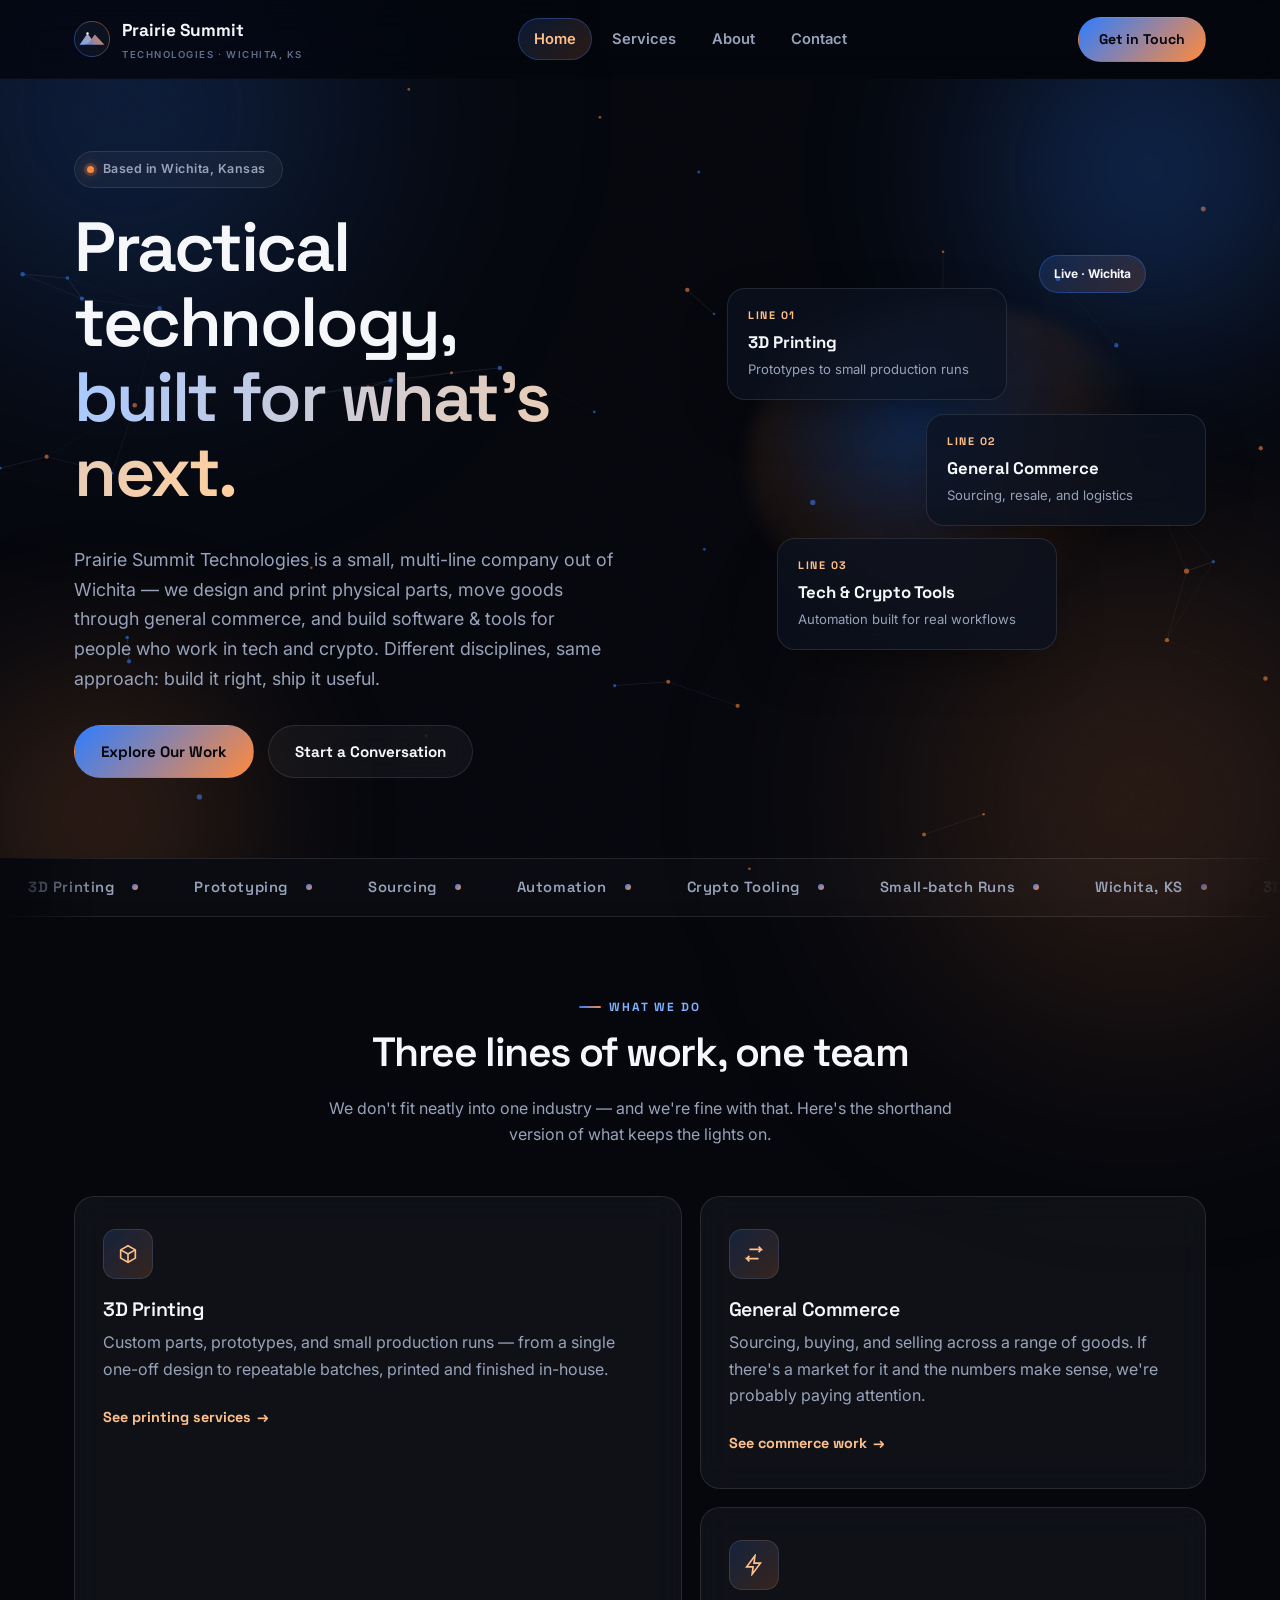
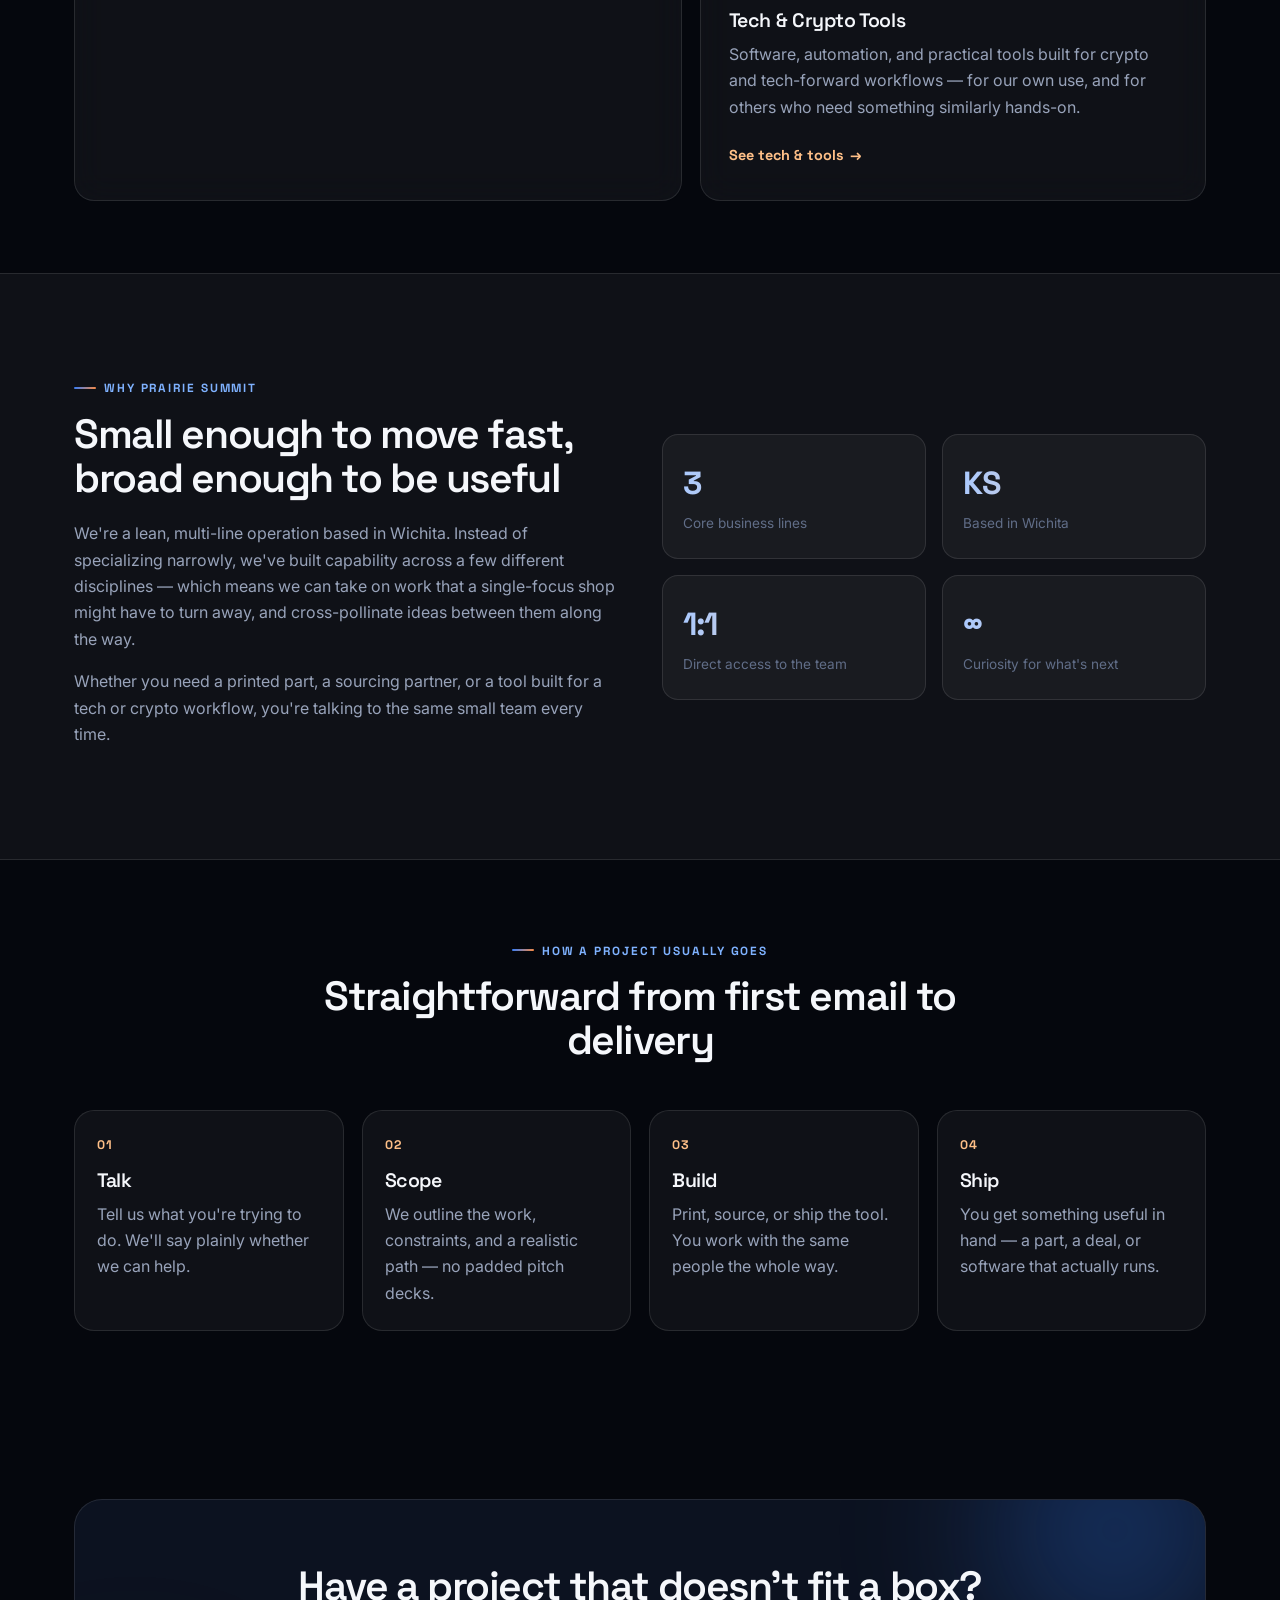
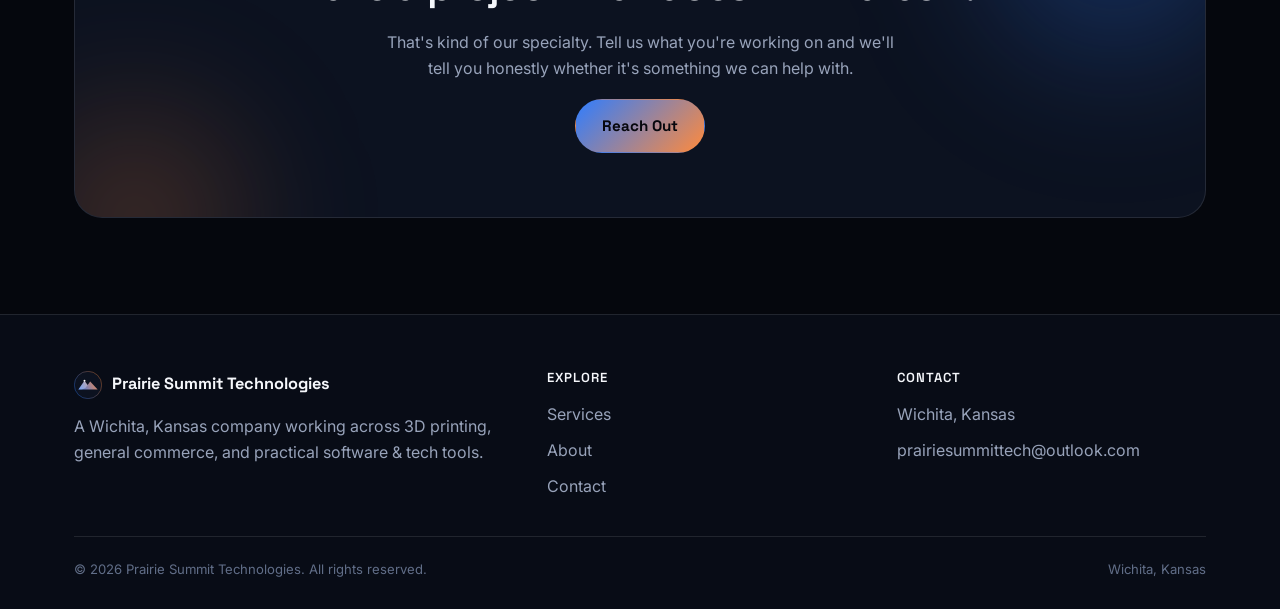
==== commit e3e2ebee: "Merge origin/main and keep Analytics on the public pages. Co-authored-by: Cursor <cursoragent@cursor" ====
--- a/index.html
+++ b/index.html
@@ -1,6 +1,16 @@
 <!DOCTYPE html>
 <html lang="en">
 <head>
+<!-- Google tag (gtag.js) -->
+<script async src="https://www.googletagmanager.com/gtag/js?id=G-7JT1MEMFT8"></script>
+<script>
+  window.dataLayer = window.dataLayer || [];
+  function gtag(){dataLayer.push(arguments);}
+  gtag('js', new Date());
+
+  gtag('config', 'G-7JT1MEMFT8');
+</script>
+
 <meta charset="UTF-8">
 <script>document.documentElement.classList.add("js");</script>
 <meta name="viewport" content="width=device-width, initial-scale=1.0">
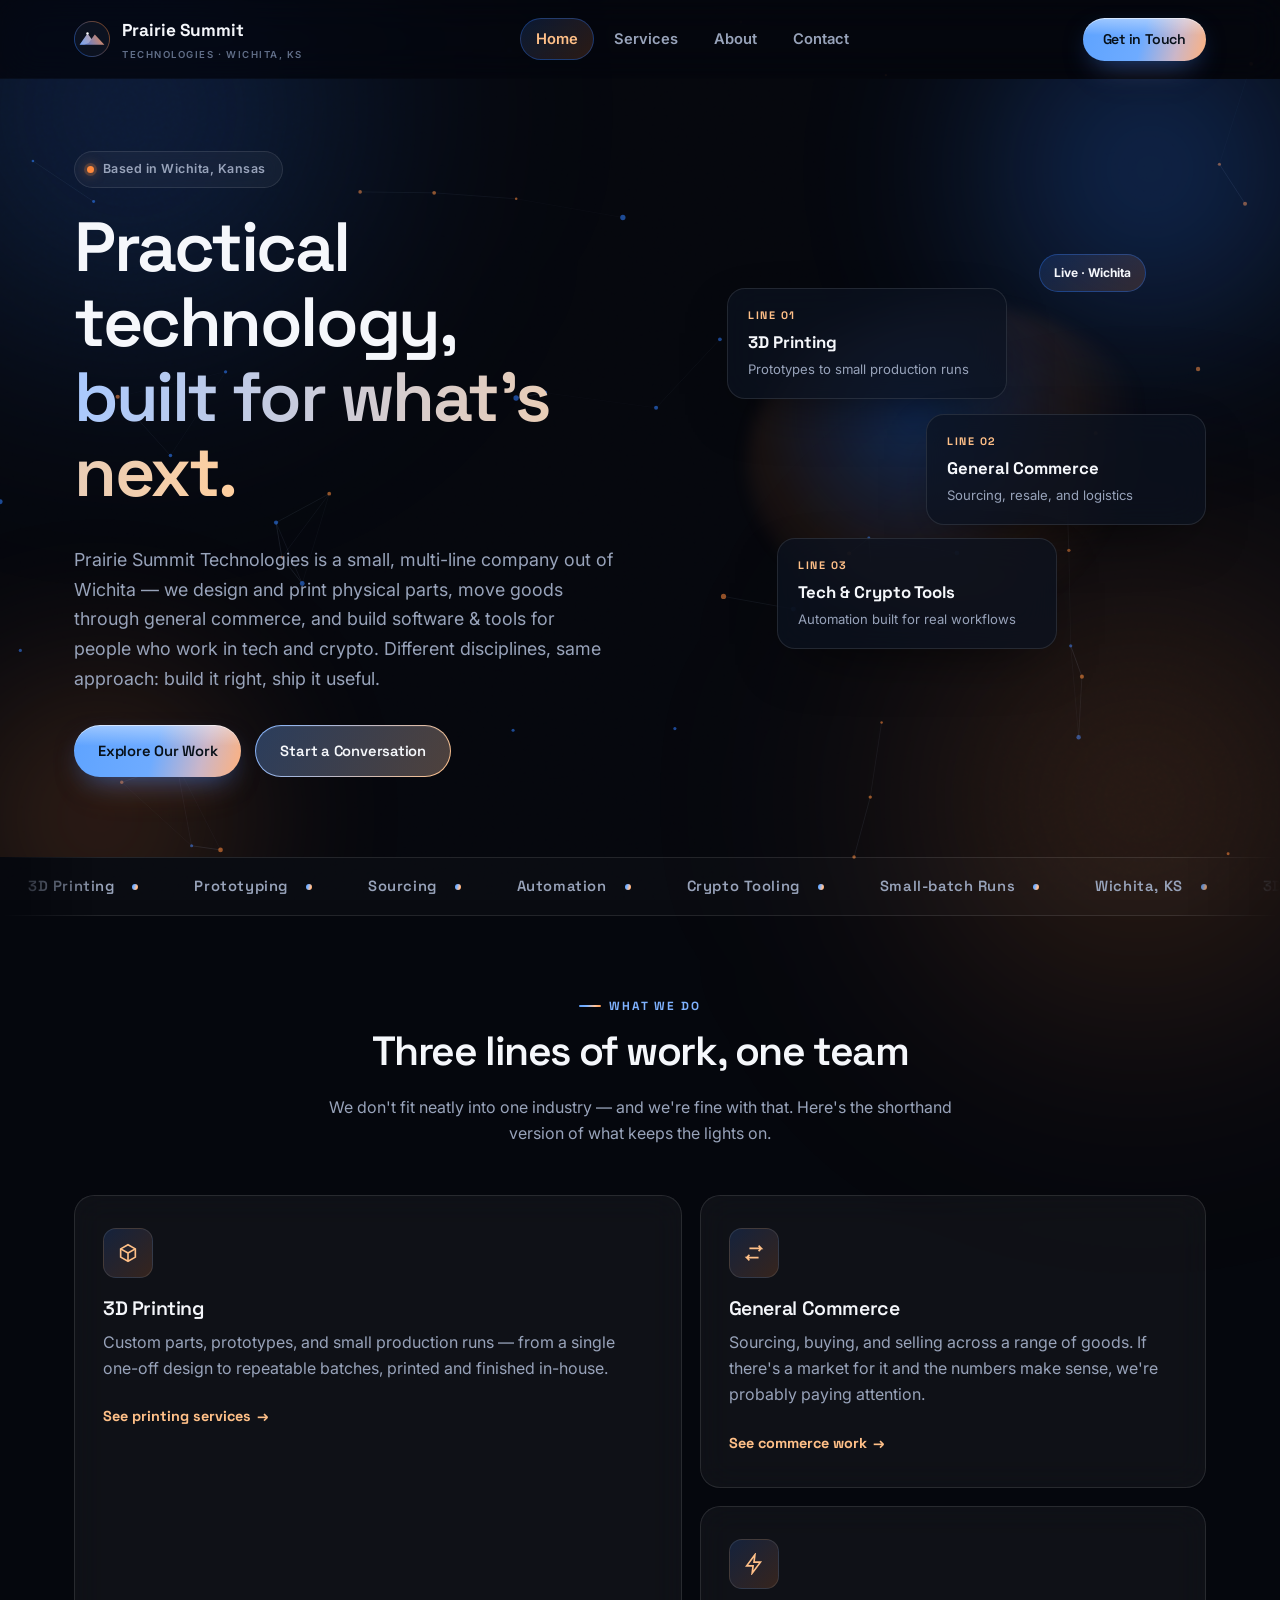
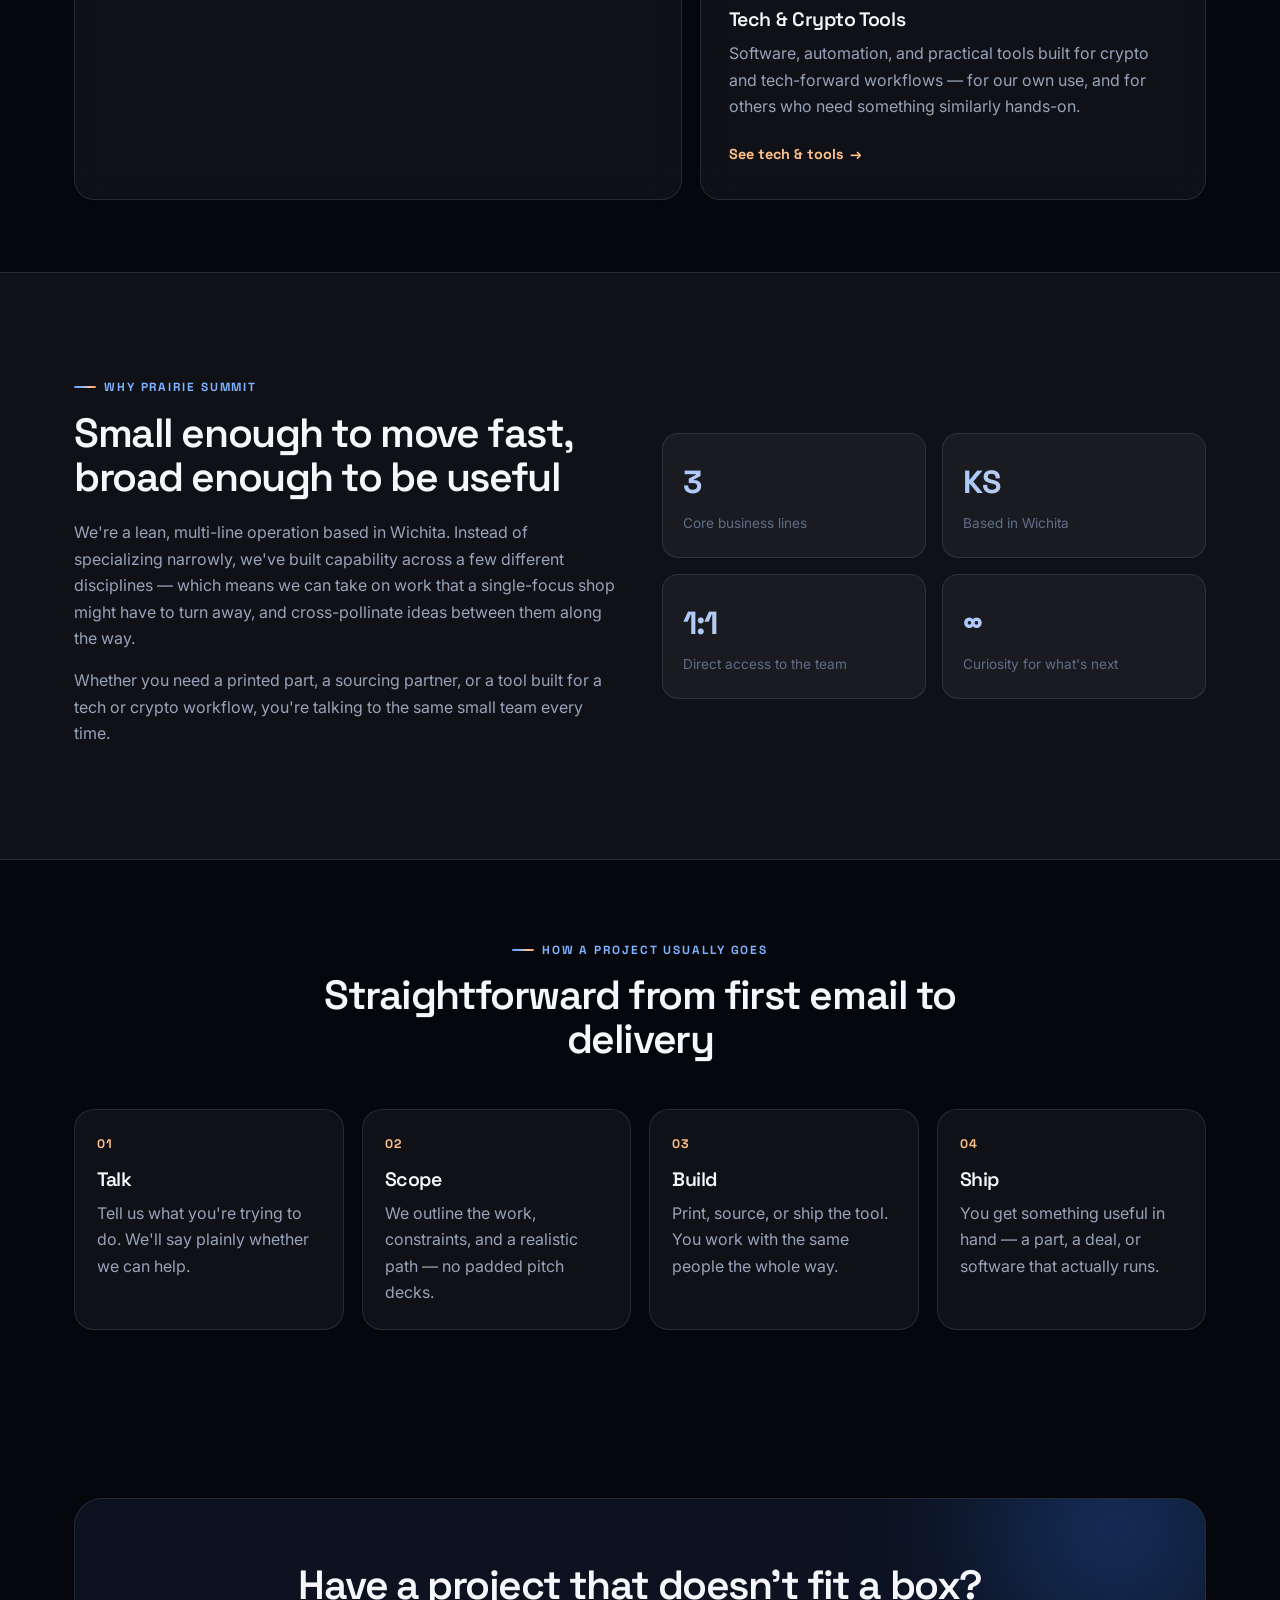
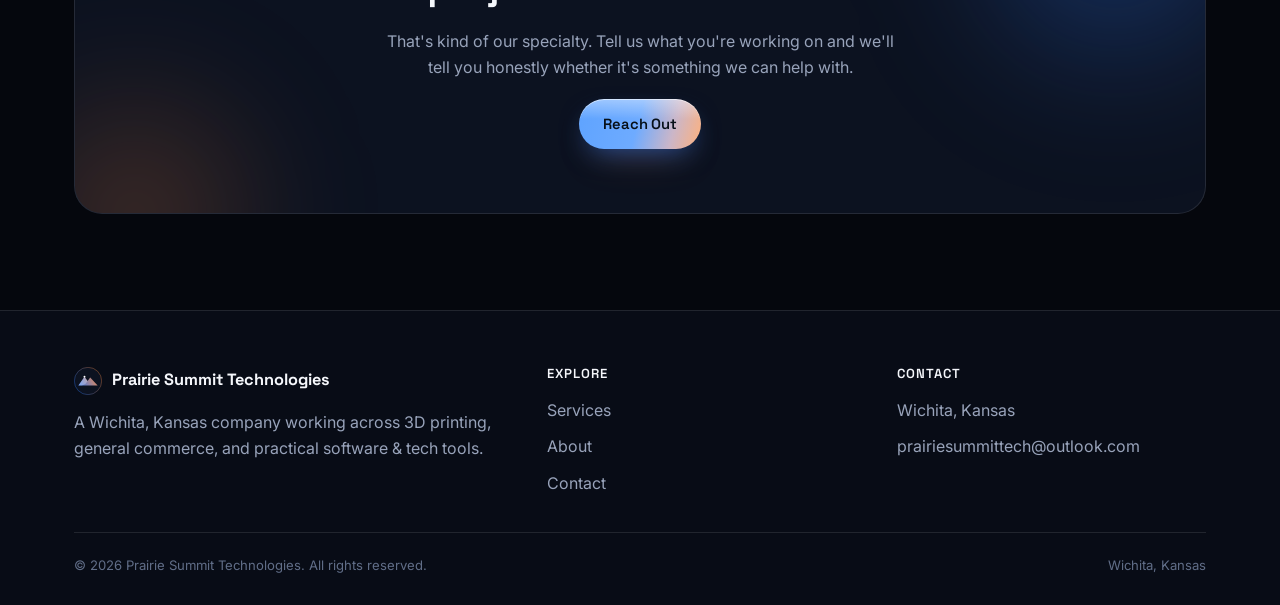
==== commit 748009cc: "Refresh the buttons with a full-bleed sky-to-sunset gradient. Co-authored-by: Cursor <cursoragent@cu" ====
--- a/index.html
+++ b/index.html
@@ -85,7 +85,7 @@
 <link rel="preconnect" href="https://fonts.googleapis.com">
 <link rel="preconnect" href="https://fonts.gstatic.com" crossorigin>
 <link href="https://fonts.googleapis.com/css2?family=Space+Grotesk:wght@500;600;700&family=Inter:wght@400;500;600;700;800&display=swap" rel="stylesheet">
-<link rel="stylesheet" href="css/style.css">
+<link rel="stylesheet" href="css/style.css?v=btn3">
 </head>
 <body>
 <a class="skip-link" href="#main">Skip to content</a>
--- a/css/style.css
+++ b/css/style.css
@@ -21,9 +21,10 @@
   --ink-soft: #98a3ba;
   --ink-faint: #616e88;
 
-  --gradient-brand: linear-gradient(135deg, var(--blue) 0%, var(--amber) 100%);
+  --gradient-brand: linear-gradient(105deg, #5ea2ff 0%, #7eb4ff 34%, #ffc39a 72%, #ff9a4d 100%);
   --gradient-brand-soft: linear-gradient(135deg, rgba(47, 125, 255, 0.16), rgba(255, 138, 61, 0.16));
   --gradient-text: linear-gradient(100deg, #a9c9ff 0%, #ffcf9e 100%);
+  --gradient-btn: linear-gradient(105deg, #5ea3ff 0%, #6eabff 48%, #cbb6c8 76%, #ffb17c 100%);
 
   --shadow: 0 20px 60px -24px rgba(0, 0, 0, 0.7);
   --shadow-glow: 0 0 0 1px rgba(47, 125, 255, 0.18), 0 24px 60px -24px rgba(47, 125, 255, 0.4);
@@ -219,30 +220,86 @@
   align-items: center;
   justify-content: center;
   gap: 8px;
-  padding: 13px 26px;
+  padding: 13px 24px;
   border-radius: 999px;
-  font-weight: 700;
-  font-size: 0.95rem;
+  font-weight: 600;
+  font-size: 0.92rem;
+  letter-spacing: -0.015em;
   font-family: var(--display);
   border: 1px solid transparent;
   cursor: pointer;
   position: relative;
+  text-decoration: none;
+  transition: transform .2s ease, filter .2s ease, color .2s ease, border-color .2s ease, background-color .2s ease, box-shadow .2s ease;
+}
+.btn:active { transform: translateY(1px) scale(0.985); }
+
+.btn-primary {
+  color: #071018;
+  border: 0;
+  background-color: #5ea3ff;
+  background-image:
+    linear-gradient(180deg, rgba(255, 255, 255, 0.38) 0%, rgba(255, 255, 255, 0) 40%),
+    var(--gradient-btn);
+  background-origin: border-box;
+  background-clip: border-box;
+  background-size: 100% 100%;
+  background-repeat: no-repeat;
+  box-shadow:
+    inset 0 1px 0 rgba(255, 255, 255, 0.55),
+    0 10px 28px -10px rgba(47, 125, 255, 0.6),
+    0 18px 40px -18px rgba(255, 138, 61, 0.38);
   overflow: hidden;
-  isolation: isolate;
-  transition: transform .18s ease, box-shadow .18s ease, background .18s ease, color .18s ease, border-color .18s ease;
-}
-.btn-primary {
-  background: var(--gradient-brand);
-  color: #06070d;
-}
-.btn-primary:hover { transform: translateY(-2px); box-shadow: var(--shadow-glow); }
+}
+.btn-primary::before {
+  content: "";
+  position: absolute;
+  inset: -30% -50%;
+  background: linear-gradient(105deg, transparent 36%, rgba(255, 255, 255, 0.5) 50%, transparent 64%);
+  transform: translateX(-70%) skewX(-18deg);
+  opacity: 0;
+  pointer-events: none;
+  transition: transform .55s ease, opacity .3s ease;
+}
+.btn-primary:hover {
+  transform: translateY(-2px);
+  filter: brightness(1.06) saturate(1.05);
+  box-shadow:
+    inset 0 1px 0 rgba(255, 255, 255, 0.58),
+    0 1px 0 rgba(255, 255, 255, 0.08),
+    0 14px 36px -12px rgba(47, 125, 255, 0.62),
+    0 20px 44px -16px rgba(255, 138, 61, 0.5);
+}
+.btn-primary:hover::before {
+  transform: translateX(70%) skewX(-18deg);
+  opacity: 1;
+}
+.btn-primary:focus-visible {
+  outline: 2px solid var(--blue-light);
+  outline-offset: 3px;
+}
+
 .btn-ghost {
-  background: var(--surface);
-  border-color: var(--border);
   color: var(--ink);
-  backdrop-filter: blur(12px);
-}
-.btn-ghost:hover { border-color: rgba(47, 125, 255, 0.5); color: var(--blue-light); background: var(--surface-hover); }
+  border-color: transparent;
+  background-color: transparent;
+  background-image:
+    linear-gradient(rgba(10, 16, 30, 0.72), rgba(10, 16, 30, 0.72)),
+    linear-gradient(120deg, #7fb2ff 0%, #ffc088 100%);
+  background-origin: border-box;
+  background-clip: padding-box, border-box;
+  box-shadow: inset 0 1px 0 rgba(255, 255, 255, 0.06);
+  backdrop-filter: blur(16px);
+}
+.btn-ghost:hover {
+  color: #fff;
+  background-image:
+    linear-gradient(rgba(16, 26, 44, 0.92), rgba(16, 26, 44, 0.92)),
+    linear-gradient(120deg, rgba(126, 178, 255, 0.95), rgba(255, 168, 92, 0.9));
+  box-shadow:
+    inset 0 1px 0 rgba(255, 255, 255, 0.08),
+    0 10px 28px -16px rgba(47, 125, 255, 0.45);
+}
 
 header.site-header {
   position: sticky;
@@ -955,6 +1012,9 @@
   .hero-panel, .hero-chip,
   .badge-pill .dot,
   .marquee-track,
-  .reveal { animation: none !important; transition: none !important; }
+  .reveal,
+  .btn-primary::before { animation: none !important; transition: none !important; }
   html.js .reveal { opacity: 1; transform: none; }
-}
+  .btn-primary::before { transform: none; opacity: 0.25; }
+  .btn:active, .btn-primary:hover { transform: none; }
+}
